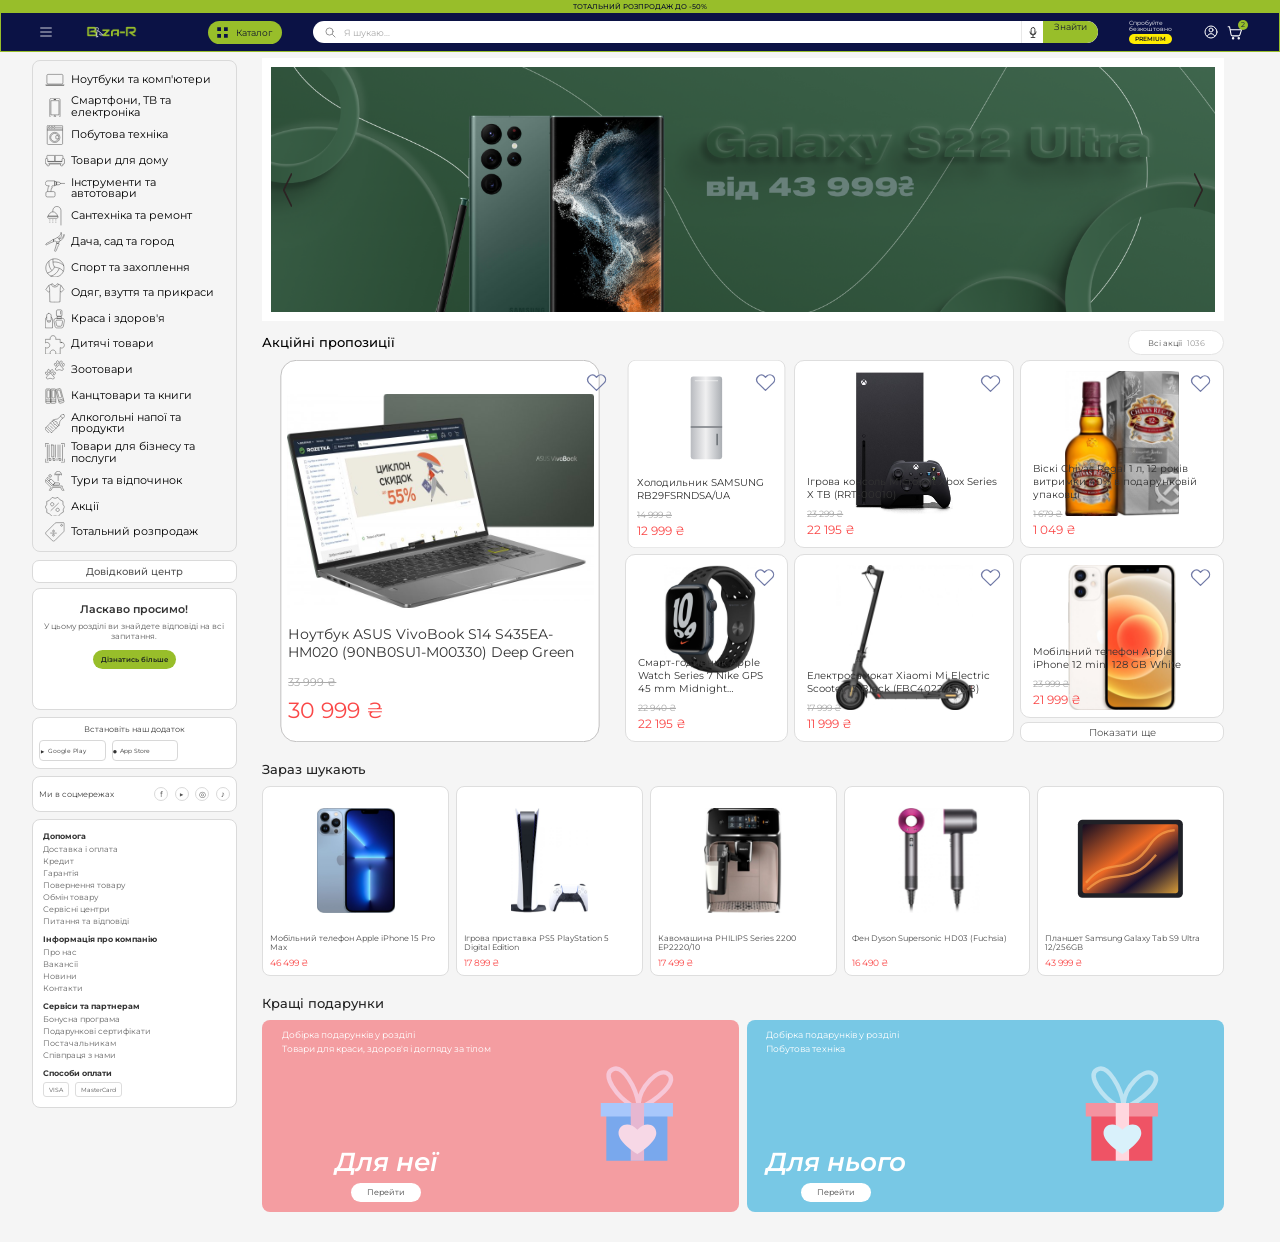
==== new tema/logo 2/index.html @ d1988afa "edit" ====
<!DOCTYPE html>
<html lang="uk">
<head>
    <meta charset="UTF-8">
    <meta name="viewport" content="width=device-width, initial-scale=1.0">
    <title>Baza-R</title>
    <link rel="preconnect" href="https://fonts.googleapis.com">
    <link rel="preconnect" href="https://fonts.gstatic.com" crossorigin>
    <link href="https://fonts.googleapis.com/css2?family=Montserrat:wght@400;500;600&display=swap" rel="stylesheet">
    <link rel="stylesheet" href="site.css">
</head>
<body>
    <header class="site-header">
        <div class="header-action">ТОТАЛЬНИЙ РОЗПРОДАЖ ДО -50%</div>
        <nav class="header-nav" aria-label="Головна навігація">
            <div class="icon-button menu-button" aria-hidden="true">
                <svg viewBox="0 0 18 16" aria-hidden="true">
                    <path d="M1 2h16M1 8h16M1 14h16"/>
                </svg>
            </div>

            <div class="brand" aria-label="Baza-R">
                <img src="logo.png" alt="Baza-R">
            </div>

            <div class="catalog-button" aria-hidden="true">
                <span class="catalog-icon" aria-hidden="true">
                    <svg viewBox="0 0 20 20">
                        <path d="M3 3h5v5H3zM12 3h5v5h-5zM3 12h5v5H3zM12 12h5v5h-5z"/>
                    </svg>
                </span>
                <span>Каталог</span>
            </div>

            <div class="search" role="search" aria-label="Пошук товарів">
                <svg class="search-icon" viewBox="0 0 20 20" aria-hidden="true">
                    <circle cx="8.5" cy="8.5" r="5.5"/>
                    <path d="m13 13 4 4"/>
                </svg>
                <span class="search-placeholder">Я шукаю...</span>
                <span class="voice-button" aria-hidden="true">
                    <svg viewBox="0 0 16 20" aria-hidden="true">
                        <rect x="5" y="2" width="6" height="11" rx="3"/>
                        <path d="M3 9a5 5 0 0 0 10 0M8 14v4M5 18h6"/>
                    </svg>
                </span>
                <span class="search-submit">Знайти</span>
            </div>

            <div class="premium-button" aria-hidden="true">
                <span>Спробуйте<br>безкоштовно</span>
                <strong>PREMIUM</strong>
            </div>

            <div class="icon-button account-button" aria-hidden="true">
                <svg viewBox="0 0 24 24" aria-hidden="true">
                    <circle cx="12" cy="12" r="9"/>
                    <circle cx="12" cy="9" r="3"/>
                    <path d="M6.5 18a6 6 0 0 1 11 0"/>
                </svg>
            </div>

            <div class="icon-button cart-button" aria-hidden="true">
                <svg viewBox="0 0 24 24" aria-hidden="true">
                    <path d="M3 4h2l2.2 11.2a2 2 0 0 0 2 1.6h8.5a2 2 0 0 0 1.9-1.4L22 8H6"/>
                    <circle cx="10" cy="20" r="1"/>
                    <circle cx="18" cy="20" r="1"/>
                </svg>
                <span class="cart-count">2</span>
            </div>
        </nav>
    </header>


<main class="main"> <section class="left-section">
<aside class="catalog montserrat-regular">
        <a href="#">
            <svg width="25" height="25" viewBox="0 0 25 25" fill="none" xmlns="http://www.w3.org/2000/svg">
                <path d="M3.7999 5.52002H21.1999C21.9731 5.52002 22.5999 6.14682 22.5999 6.92002V16.3C22.5999 17.0732 21.9731 17.7 21.1999 17.7H3.7999C3.0267 17.7 2.3999 17.0732 2.3999 16.3V6.92002C2.3999 6.14682 3.0267 5.52002 3.7999 5.52002Z" stroke-width="0.5" stroke-miterlimit="10" stroke="#1E1E1C"/>
                <path d="M23.4801 19.48H1.4801C1.35891 19.4801 1.23911 19.4542 1.12873 19.4042C1.01835 19.3542 0.919937 19.2812 0.840098 19.19L0.350098 18.67H24.6101L24.1101 19.2C24.0301 19.2876 23.9328 19.3577 23.8244 19.4059C23.716 19.4541 23.5987 19.4793 23.4801 19.48V19.48Z" fill="#1E1E1C"/>
            </svg>
            <p>Ноутбуки та комп'ютери</p>
        </a>
        <a href="#">
            <svg width="25" height="25" viewBox="0 0 25 25" fill="none" xmlns="http://www.w3.org/2000/svg">
                <path d="M8.13 0.340027H16.87C18.0464 0.340027 19 1.29366 19 2.47003V22.54C19 23.7164 18.0464 24.67 16.87 24.67H8.13C6.95363 24.67 6 23.7164 6 22.54V2.47003C6 1.29366 6.95363 0.340027 8.13 0.340027Z" stroke-width="0.5" stroke-miterlimit="10" stroke="#1E1E1C"/>
                <path d="M7.42993 3.34998H17.5699V21.26H7.42993V3.34998Z" stroke-width="0.5" stroke-miterlimit="10" stroke="#1E1E1C"/>
                <path d="M13.4499 1.37H11.3199C11.099 1.37 10.9199 1.54684 10.9199 1.765C10.9199 1.98315 11.099 2.16 11.3199 2.16H13.4499C13.6708 2.16 13.8499 1.98315 13.8499 1.765C13.8499 1.54684 13.6708 1.37 13.4499 1.37Z" fill="#1E1E1C"/>
                <path d="M13.43 23C13.43 23.5413 12.9912 23.98 12.45 23.98C11.9087 23.98 11.47 23.5413 11.47 23C11.47 22.4588 11.9087 22.02 12.45 22.02C12.9912 22.02 13.43 22.4588 13.43 23Z" stroke-width="0.5" stroke-miterlimit="10" stroke="#1E1E1C"/>
            </svg>
            <p>Смартфони, ТВ та електроніка</p>
        </a>



        <a href="#">
            <svg width="25" height="25" viewBox="0 0 25 25" fill="none" xmlns="http://www.w3.org/2000/svg">
<path d="M4.09006 0.369995H20.9201C21.627 0.369995 22.2001 0.943071 22.2001 1.65V23.35C22.2001 24.0569 21.627 24.63 20.9201 24.63H4.09006C3.38313 24.63 2.81006 24.0569 2.81006 23.35V1.65C2.81006 0.943071 3.38313 0.369995 4.09006 0.369995Z" stroke-width="0.5" stroke-miterlimit="10" stroke="#1E1E1C"/>
<path d="M2.83008 5.10999H22.1701" stroke-width="0.5" stroke-miterlimit="10" stroke="#1E1E1C"/>
<path d="M2.83008 6.59003H22.1701" stroke-width="0.5" stroke-miterlimit="10" stroke="#1E1E1C"/>
<path d="M6.56001 2.82999C6.56001 3.46512 6.04514 3.97999 5.41001 3.97999C4.77488 3.97999 4.26001 3.46512 4.26001 2.82999C4.26001 2.19487 4.77488 1.67999 5.41001 1.67999C6.04514 1.67999 6.56001 2.19487 6.56001 2.82999Z" stroke-width="0.5" stroke-miterlimit="10" stroke="#1E1E1C"/>
<path d="M9.82002 2.82999C9.82002 3.46512 9.30515 3.97999 8.67002 3.97999C8.03489 3.97999 7.52002 3.46512 7.52002 2.82999C7.52002 2.19487 8.03489 1.67999 8.67002 1.67999C9.30515 1.67999 9.82002 2.19487 9.82002 2.82999Z" stroke-width="0.5" stroke-miterlimit="10" stroke="#1E1E1C"/>
<path d="M13.08 2.82999C13.08 3.46512 12.5652 3.97999 11.93 3.97999C11.2949 3.97999 10.78 3.46512 10.78 2.82999C10.78 2.19487 11.2949 1.67999 11.93 1.67999C12.5652 1.67999 13.08 2.19487 13.08 2.82999Z" stroke-width="0.5" stroke-miterlimit="10" stroke="#1E1E1C"/>
<path d="M20.7399 2.83002H14.1699" stroke-width="0.5" stroke-miterlimit="10" stroke-linecap="round" stroke="#1E1E1C"/>
<path d="M18.7899 15.66C18.7899 19.2112 15.9111 22.09 12.3599 22.09C8.80874 22.09 5.92993 19.2112 5.92993 15.66C5.92993 12.1088 8.80874 9.22998 12.3599 9.22998C15.9111 9.22998 18.7899 12.1088 18.7899 15.66Z" stroke-width="0.5" stroke-miterlimit="10" stroke="#1E1E1C"/>
<path d="M17.2699 15.67C17.2699 18.4535 15.0135 20.71 12.2299 20.71C9.44643 20.71 7.18994 18.4535 7.18994 15.67C7.18994 12.8865 9.44643 10.63 12.2299 10.63C15.0135 10.63 17.2699 12.8865 17.2699 15.67Z" stroke-width="0.5" stroke-miterlimit="10" stroke="#1E1E1C"/>
<path d="M16.7799 13.43H14.1799C14.0384 13.4326 13.9036 13.4907 13.8045 13.5916C13.7054 13.6926 13.6499 13.8285 13.6499 13.97V16.88C13.6499 16.9496 13.6636 17.0185 13.6902 17.0828C13.7169 17.1471 13.7559 17.2055 13.8051 17.2548C13.8544 17.304 13.9128 17.343 13.9771 17.3696C14.0414 17.3963 14.1103 17.41 14.1799 17.41H16.9999" stroke-width="0.5" stroke-miterlimit="10" stroke="#1E1E1C"/>
</svg>

            <p>Побутова техніка</p>
        </a><a href="#">
           <svg width="25" height="25" viewBox="0 0 25 25" fill="none" xmlns="http://www.w3.org/2000/svg">
<path d="M23.6099 9.52002H22.5099C22.2447 9.52002 21.9904 9.62538 21.8028 9.81291C21.6153 10.0004 21.5099 10.2548 21.5099 10.52V13.19H3.43994V10.52C3.44026 10.2632 3.3418 10.0162 3.16494 9.83002C2.98809 9.64386 2.7464 9.53286 2.48994 9.52002H1.38994C1.13349 9.53286 0.891797 9.64386 0.714942 9.83002C0.538087 10.0162 0.439621 10.2632 0.439942 10.52V15.4C0.439942 15.6652 0.545299 15.9196 0.732835 16.1071C0.920372 16.2947 1.17473 16.4 1.43994 16.4H2.52994V17.88C2.53254 18.1073 2.62398 18.3245 2.7847 18.4853C2.94542 18.646 3.16266 18.7374 3.38994 18.74H4.60994C4.83722 18.7374 5.05446 18.646 5.21518 18.4853C5.3759 18.3245 5.46734 18.1073 5.46994 17.88V16.4H19.5699V17.88C19.5699 18.1064 19.6592 18.3236 19.8183 18.4846C19.9774 18.6456 20.1936 18.7374 20.4199 18.74H21.6499C21.8763 18.7374 22.0925 18.6456 22.2516 18.4846C22.4107 18.3236 22.5 18.1064 22.4999 17.88V16.4H23.6099C23.8664 16.3872 24.1081 16.2762 24.2849 16.09C24.4618 15.9039 24.5603 15.6568 24.5599 15.4V10.52C24.5603 10.2632 24.4618 10.0162 24.2849 9.83002C24.1081 9.64386 23.8664 9.53286 23.6099 9.52002Z" stroke-width="0.5" stroke-miterlimit="10" stroke="#1E1E1C"/>
<path d="M21.5601 13.19H13.3001C13.1942 13.19 13.0893 13.169 12.9916 13.1282C12.8939 13.0873 12.8052 13.0275 12.7308 12.9522C12.6564 12.8768 12.5977 12.7874 12.5581 12.6892C12.5185 12.591 12.4987 12.4859 12.5001 12.38V6.38001C12.4987 6.27411 12.5185 6.16901 12.5581 6.07079C12.5977 5.97257 12.6564 5.8832 12.7308 5.80785C12.8052 5.7325 12.8939 5.67267 12.9916 5.63185C13.0893 5.59102 13.1942 5.57 13.3001 5.57001H21.8201C21.926 5.57 22.0308 5.59102 22.1285 5.63185C22.2263 5.67267 22.3149 5.7325 22.3893 5.80785C22.4637 5.8832 22.5225 5.97257 22.5621 6.07079C22.6017 6.16901 22.6214 6.27411 22.6201 6.38001V9.48001" stroke-width="0.5" stroke-miterlimit="10" stroke="#1E1E1C"/>
<path d="M2.37995 9.46998V6.34998C2.37862 6.24408 2.39834 6.13898 2.43795 6.04076C2.47756 5.94254 2.53628 5.85317 2.61069 5.77782C2.68511 5.70247 2.77375 5.64264 2.87147 5.60182C2.96919 5.56099 3.07404 5.53997 3.17995 5.53998H11.6999C11.8058 5.53997 11.9107 5.56099 12.0084 5.60182C12.1061 5.64264 12.1948 5.70247 12.2692 5.77782C12.3436 5.85317 12.4023 5.94254 12.4419 6.04076C12.4816 6.13898 12.5013 6.24408 12.4999 6.34998V12.35C12.5013 12.4559 12.4816 12.561 12.4419 12.6592C12.4023 12.7574 12.3436 12.8468 12.2692 12.9221C12.1948 12.9975 12.1061 13.0573 12.0084 13.0981C11.9107 13.139 11.8058 13.16 11.6999 13.16H3.43995" stroke-width="0.5" stroke-miterlimit="10" stroke="#1E1E1C"/>
<path d="M4.65991 15.51H20.3399" stroke-width="0.5" stroke-miterlimit="10" stroke-linecap="round" stroke="#1E1E1C"/>
</svg>

            <p>Товари для дому</p>
        </a><a href="#">
            <svg width="25" height="25" viewBox="0 0 25 25" fill="none" xmlns="http://www.w3.org/2000/svg">
<path d="M2.80012 15.87H11.0001C11.928 15.87 12.6801 16.6222 12.6801 17.55V20.93C12.6801 21.8578 11.928 22.61 11.0001 22.61H2.80012C1.87228 22.61 1.12012 21.8578 1.12012 20.93V17.55C1.12012 16.6222 1.87228 15.87 2.80012 15.87Z" stroke-width="0.5" stroke-miterlimit="10" stroke="#1E1E1C"/>
<path d="M9.16004 8.58001H12.24V2.38001H3.57004C2.72464 2.35846 1.90509 2.67243 1.29048 3.25331C0.675874 3.83419 0.316192 4.63474 0.290039 5.48001C0.316192 6.32527 0.675874 7.12582 1.29048 7.7067C1.90509 8.28758 2.72464 8.60155 3.57004 8.58001H5.43004" stroke-width="0.5" stroke-miterlimit="10" stroke="#1E1E1C"/>
<path d="M14.57 7.61003L12.24 8.21003V2.84003L14.57 3.60003V7.61003Z" stroke-width="0.5" stroke-miterlimit="10" stroke="#1E1E1C"/>
<path d="M17.8101 7.22001L14.5701 7.46001V3.76001L17.8101 4.00001C18.8101 4.00001 19.6601 5.61001 19.6601 5.61001C19.6601 5.61001 18.8401 7.22001 17.8101 7.22001Z" stroke-width="0.5" stroke-miterlimit="10" stroke="#1E1E1C"/>
<path d="M19.6599 5.60999H24.7099" stroke-width="0.5" stroke-miterlimit="10" stroke-linecap="round" stroke="#1E1E1C"/>
<path d="M3.38995 15.87C3.38995 15.87 3.11995 11 5.24995 8.58002" stroke-width="0.5" stroke-miterlimit="10" stroke="#1E1E1C"/>
<path d="M7.44995 15.87C7.44995 15.87 7.67995 12 8.38995 11.38H9.15995C9.15995 11.38 8.22995 8.58002 9.15995 8.58002" stroke-width="0.5" stroke-linejoin="round" stroke="#1E1E1C"/>
</svg>

            <p>Інструменти та автотовари</p>
        </a><a href="#">
            <svg width="25" height="25" viewBox="0 0 25 25" fill="none" xmlns="http://www.w3.org/2000/svg">
<path d="M20.1201 24.44V5.69001C20.1201 4.33118 19.581 3.02786 18.6211 2.06608C17.6612 1.10431 16.3589 0.562656 15.0001 0.560007V0.560007C14.3256 0.558692 13.6574 0.690414 13.0339 0.947631C12.4103 1.20485 11.8436 1.58251 11.3662 2.05901C10.8888 2.5355 10.51 3.10148 10.2516 3.72453C9.99313 4.34758 9.86011 5.01548 9.86011 5.69001V7.47001" stroke-width="0.5" stroke-miterlimit="10" stroke="#1E1E1C"/>
<path d="M3.29007 12.87H16.4401V14C16.4428 14.3874 16.2936 14.7605 16.0243 15.039C15.7551 15.3176 15.3874 15.4795 15.0001 15.49H4.76007C4.56572 15.4887 4.37352 15.4491 4.19446 15.3735C4.0154 15.2979 3.85298 15.1878 3.71647 15.0495C3.57997 14.9111 3.47206 14.7472 3.3989 14.5671C3.32573 14.3871 3.28876 14.1944 3.29007 14V12.87Z" stroke-width="0.5" stroke-miterlimit="10" stroke="#1E1E1C"/>
<path d="M15.89 12.87C15.1 9.69001 12.74 7.39001 10 7.39001C7.26 7.39001 4.83 9.69001 4 12.87H15.89Z" stroke-width="0.5" stroke-miterlimit="10" stroke="#1E1E1C"/>
<path d="M6.07007 16.99V18.25" stroke-width="0.5" stroke-miterlimit="10" stroke="#1E1E1C"/>
<path d="M9.86011 16.99V18.25" stroke-width="0.5" stroke-miterlimit="10" stroke="#1E1E1C"/>
<path d="M13.6499 16.99V18.25" stroke-width="0.5" stroke-miterlimit="10" stroke="#1E1E1C"/>
<path d="M6.07007 19.75V21.02" stroke-width="0.5" stroke-miterlimit="10" stroke="#1E1E1C"/>
<path d="M9.86011 19.75V21.02" stroke-width="0.5" stroke-miterlimit="10" stroke="#1E1E1C"/>
<path d="M13.6499 19.75V21.02" stroke-width="0.5" stroke-miterlimit="10" stroke="#1E1E1C"/>
</svg>

            <p>Сантехніка та ремонт</p>
        </a><a href="#">
            <svg width="25" height="25" viewBox="0 0 25 25" fill="none" xmlns="http://www.w3.org/2000/svg">
<g clip-path="url(#clip0_593_2997)">
<path d="M10.7399 12.15C7.97702 13.0956 5.31412 14.3115 2.78994 15.78C2.39357 16.0184 1.97071 16.2097 1.52994 16.35V16.35C1.4307 16.3676 1.32849 16.3559 1.23576 16.3164C1.14302 16.2769 1.06376 16.2114 1.00761 16.1277C0.95146 16.044 0.920842 15.9458 0.919481 15.845C0.91812 15.7442 0.946075 15.6452 0.999945 15.56V15.56C1.43034 14.9384 1.92654 14.3651 2.47994 13.85V13.85C2.68078 13.6628 2.94538 13.5591 3.21994 13.56H3.74994L8.29994 10.75L8.56994 10.43C9.00029 9.94028 9.56838 9.59177 10.1999 9.43002L10.7799 9.27002L10.7399 12.15Z" stroke-width="0.5" stroke-linejoin="round" stroke="#1E1E1C"/>
<path d="M14.6601 14.53L12.0801 23.6C12.0553 23.6883 12.0553 23.7817 12.0801 23.87V23.87C12.1147 24.0284 12.1914 24.1744 12.3021 24.2928C12.4128 24.4112 12.5534 24.4974 12.7091 24.5425C12.8648 24.5876 13.0298 24.5897 13.1866 24.5488C13.3434 24.5079 13.4863 24.4254 13.6001 24.31L13.6801 24.23L15.2701 20.82V20.37C15.2698 19.9563 15.423 19.5572 15.7001 19.25L16.2601 18.64V18.13C16.2549 17.9155 16.298 17.7025 16.3863 17.5069C16.4746 17.3113 16.6057 17.138 16.7701 17L17.2401 16.61C17.3652 16.5138 17.4657 16.3894 17.5335 16.2468C17.6013 16.1043 17.6344 15.9478 17.6301 15.79V15C17.6303 14.9125 17.6125 14.8259 17.5778 14.7455C17.5432 14.6651 17.4925 14.5927 17.4287 14.5327C17.365 14.4727 17.2896 14.4265 17.2073 14.3968C17.125 14.367 17.0374 14.3545 16.9501 14.36L14.6601 14.53Z" stroke-width="0.5" stroke-miterlimit="10" stroke="#1E1E1C"/>
<path d="M10.74 9.43002C10.74 9.43002 14.6 7.94001 15.16 6.89001H16.38L18.8 10.63C18.8886 10.7754 18.9304 10.9445 18.9197 11.1145C18.909 11.2844 18.8462 11.4469 18.74 11.58C18.4587 11.9499 18.0716 12.2254 17.63 12.37H14.53C14.0441 11.8766 13.4074 11.5595 12.7209 11.4689C12.0343 11.3784 11.3372 11.5195 10.74 11.87V9.43002Z" stroke-width="0.5" stroke-miterlimit="10" stroke="#1E1E1C"/>
<path d="M14.53 12.37L14.91 14.52L16.97 14.38L18.04 12.19" stroke-width="0.5" stroke-miterlimit="10" stroke="#1E1E1C"/>
<path d="M16.1499 6.87998C16.1499 6.87998 20.3699 3.71998 20.2999 0.419983C20.2999 0.419983 23.1399 5.41998 17.3999 8.20998" stroke-width="0.5" stroke-miterlimit="10" stroke="#1E1E1C"/>
<path d="M17.6299 8.79999C17.6299 8.79999 23.5099 7.92999 24.0699 2.92999C24.0699 2.92999 25.1899 8.10999 18.9499 10.98" stroke-width="0.5" stroke-miterlimit="10" stroke="#1E1E1C"/>
</g>
<defs>
<clipPath id="clip0_593_2997">
<rect width="25" height="25" fill="white"/>
</clipPath>
</defs>
</svg>

            <p>Дача, сад та город</p>
        </a><a href="#">
            <svg width="25" height="25" viewBox="0 0 25 25" fill="none" xmlns="http://www.w3.org/2000/svg">
<g clip-path="url(#clip0_593_3004)">
<path d="M24 12.5C24 18.8513 18.8513 24 12.5 24C6.14873 24 1 18.8513 1 12.5C1 6.14873 6.14873 1 12.5 1C18.8513 1 24 6.14873 24 12.5Z" stroke-width="0.5" stroke-miterlimit="10" stroke="#1E1E1C"/>
<path d="M10.0966 1C10.0966 1 9.3343 7.85855 12.0919 11.6041C12.0919 11.6041 20.4024 12.0883 23 17" stroke-width="0.5" stroke-miterlimit="10" stroke="#1E1E1C"/>
<path d="M5.16012 4C5.16012 4 3.80139 11.3846 9 16" stroke-width="0.5" stroke-miterlimit="10" stroke="#1E1E1C"/>
<path d="M10 5.12728C10 5.12728 18.57 3.75827 24 10" stroke-width="0.5" stroke-miterlimit="10" stroke="#1E1E1C"/>
<path d="M18 13C17.0841 15.5136 15.5992 17.7436 13.679 19.4892C11.7588 21.2348 9.46356 22.4413 7 23" stroke-width="0.5" stroke-miterlimit="10" stroke="#1E1E1C"/>
<path d="M12 11C12 11 10.8949 16.5927 3 19" stroke-width="0.5" stroke-miterlimit="10" stroke="#1E1E1C"/>
</g>
<defs>
<clipPath id="clip0_593_3004">
<rect width="25" height="25" fill="white"/>
</clipPath>
</defs>
</svg>

            <p>Спорт та захоплення</p>
        </a><a href="#">
            <svg width="25" height="25" viewBox="0 0 25 25" fill="none" xmlns="http://www.w3.org/2000/svg">
<g clip-path="url(#clip0_593_3029)">
<path d="M17.2199 1.65002C16.8985 2.66168 16.256 3.54094 15.3898 4.1545C14.5236 4.76806 13.4809 5.08246 12.4199 5.05002" stroke-width="0.5" stroke-miterlimit="10" stroke="#1E1E1C"/>
<path d="M12.3999 24.15C14.5697 24.2576 16.7448 24.174 18.8999 23.9L19.1999 10.48L20.5599 11.56L23.8799 8.16996L20.3499 3.16996L15.5599 0.829956C15.34 1.49798 14.9292 2.08696 14.3783 2.52414C13.8273 2.96132 13.1604 3.22755 12.4599 3.28996" stroke-width="0.5" stroke-miterlimit="10" stroke="#1E1E1C"/>
<path d="M19.1999 10.4801C19.1999 10.4801 18.7599 5.48005 20.3499 3.18005" stroke-width="0.5" stroke-miterlimit="10" stroke="#1E1E1C"/>
<path d="M7.78003 1.65002C8.10146 2.66168 8.74399 3.54094 9.61019 4.1545C10.4764 4.76806 11.519 5.08246 12.58 5.05002" stroke-width="0.5" stroke-miterlimit="10" stroke="#1E1E1C"/>
<path d="M12.6001 24.15C10.4303 24.2576 8.25524 24.174 6.10012 23.9L5.80012 10.48L4.44012 11.56L1.12012 8.16996L4.65012 3.16996L9.44012 0.829956C9.66005 1.49798 10.0709 2.08696 10.6218 2.52414C11.1727 2.96132 11.8396 3.22755 12.5401 3.28996" stroke-width="0.5" stroke-miterlimit="10" stroke="#1E1E1C"/>
<path d="M5.7999 10.4801C5.7999 10.4801 6.2399 5.48005 4.6499 3.18005" stroke-width="0.5" stroke-miterlimit="10" stroke="#1E1E1C"/>
</g>
<defs>
<clipPath id="clip0_593_3029">
<rect width="25" height="25" fill="white"/>
</clipPath>
</defs>
</svg>

            <p>Одяг, взуття та прикраси</p>
        </a><a href="#">
           <svg width="25" height="25" viewBox="0 0 25 25" fill="none" xmlns="http://www.w3.org/2000/svg">
<g clip-path="url(#clip0_593_3100)">
<path d="M13.7599 11.85H22.0699C22.4572 11.849 22.8398 11.9356 23.1889 12.1033C23.538 12.271 23.8448 12.5155 24.0861 12.8184C24.3275 13.1213 24.4973 13.4749 24.5828 13.8527C24.6683 14.2304 24.6673 14.6226 24.5799 15L23.1199 22C22.9963 22.5679 22.6817 23.0763 22.2286 23.4403C21.7754 23.8043 21.2111 24.0018 20.6299 24H15.1699C14.5874 24.0023 14.0217 23.8051 13.5669 23.4412C13.1121 23.0774 12.7955 22.5687 12.6699 22L11.2499 15C11.1625 14.6226 11.1615 14.2304 11.247 13.8527C11.3325 13.4749 11.5023 13.1213 11.7437 12.8184C11.985 12.5155 12.2918 12.271 12.6409 12.1033C12.99 11.9356 13.3726 11.849 13.7599 11.85V11.85Z" stroke-width="0.5" stroke-miterlimit="10" stroke="#1E1E1C"/>
<path d="M15.2699 14.05H20.5599C20.8065 14.0481 21.0503 14.1021 21.2729 14.2081C21.4955 14.314 21.6912 14.4691 21.8453 14.6617C21.9993 14.8542 22.1077 15.0792 22.1622 15.3197C22.2166 15.5601 22.2159 15.8098 22.1599 16.05L21.2299 20.48C21.1522 20.8443 20.952 21.1711 20.6627 21.4058C20.3734 21.6405 20.0124 21.769 19.6399 21.77H16.1699C15.7947 21.769 15.4313 21.6394 15.1401 21.4028C14.8489 21.1662 14.6477 20.837 14.5699 20.47L13.6699 16C13.6225 15.7633 13.6283 15.5191 13.6868 15.285C13.7452 15.0508 13.855 14.8326 14.0081 14.646C14.1612 14.4595 14.3538 14.3092 14.572 14.2061C14.7902 14.1031 15.0286 14.0497 15.2699 14.05Z" stroke-width="0.5" stroke-miterlimit="10" stroke="#1E1E1C"/>
<path d="M15.25 9.25H20.58V11.85H15.25V9.25Z" stroke-width="0.5" stroke-miterlimit="10" stroke="#1E1E1C"/>
<path d="M16.0199 1.06995H19.8099C20.6826 1.06995 21.3899 1.77734 21.3899 2.64995V7.67995C21.3899 8.55256 20.6826 9.25995 19.8099 9.25995H16.0199C15.1473 9.25995 14.4399 8.55256 14.4399 7.67995V2.64995C14.4399 1.77734 15.1473 1.06995 16.0199 1.06995Z" stroke-width="0.5" stroke-miterlimit="10" stroke="#1E1E1C"/>
<path d="M19.5901 2.94995V6.23995" stroke-width="0.5" stroke-linecap="round" stroke-linejoin="round" stroke="#1E1E1C"/>
<path d="M7.81011 10.3C8.32706 10.7249 8.74323 11.2592 9.02857 11.8645C9.31391 12.4698 9.46131 13.1308 9.46011 13.8V23.93H0.360109V13.8C0.359486 13.1128 0.514868 12.4344 0.814543 11.816C1.11422 11.1976 1.55037 10.6553 2.09011 10.23" stroke-width="0.5" stroke-linecap="round" stroke-linejoin="round" stroke="#1E1E1C"/>
<path d="M5.00009 5.55C5.74991 5.56311 6.46458 5.87021 6.99017 6.40515C7.51576 6.94009 7.8102 7.66006 7.81009 8.41V13.61C7.81009 13.9548 7.67312 14.2854 7.42933 14.5292C7.18553 14.773 6.85487 14.91 6.51009 14.91H3.39009C3.04531 14.91 2.71465 14.773 2.47085 14.5292C2.22705 14.2854 2.09009 13.9548 2.09009 13.61V8.41C2.09003 8.03017 2.16563 7.65414 2.31247 7.30385C2.45932 6.95356 2.67447 6.63603 2.94536 6.36979C3.21626 6.10355 3.53747 5.89393 3.89025 5.75318C4.24304 5.61243 4.62032 5.54336 5.00009 5.55V5.55Z" stroke-width="0.5" stroke-linecap="round" stroke-linejoin="round" stroke="#1E1E1C"/>
<path d="M2.79004 15.88C3.42264 16.3291 4.17924 16.5704 4.95504 16.5704C5.73084 16.5704 6.48744 16.3291 7.12004 15.88" stroke-width="0.5" stroke-linecap="round" stroke-linejoin="round" stroke="#1E1E1C"/>
</g>
<defs>
<clipPath id="clip0_593_3100">
<rect width="25" height="25" fill="white"/>
</clipPath>
</defs>
</svg>

            <p>Краса і здоров'я</p>
        </a><a href="#">
            <svg width="25" height="25" viewBox="0 0 25 25" fill="none" xmlns="http://www.w3.org/2000/svg">
<g clip-path="url(#clip0_593_3036)">
<path opacity="0.98" d="M20.9999 9.37C20.3504 9.37024 19.7135 9.55021 19.1599 9.89V5.49H13.4199C13.5559 5.1044 13.6269 4.69887 13.6299 4.29C13.6299 3.82512 13.5384 3.36479 13.3605 2.9353C13.1826 2.50581 12.9218 2.11556 12.5931 1.78684C12.2644 1.45812 11.8741 1.19737 11.4446 1.01947C11.0151 0.841565 10.5548 0.75 10.0899 0.75C9.62505 0.75 9.16472 0.841565 8.73523 1.01947C8.30574 1.19737 7.91549 1.45812 7.58677 1.78684C7.25805 2.11556 6.9973 2.50581 6.8194 2.9353C6.6415 3.36479 6.54993 3.82512 6.54993 4.29C6.55296 4.69887 6.62393 5.1044 6.75993 5.49H0.429932V10C0.883427 9.67587 1.40706 9.46341 1.95819 9.37993C2.50932 9.29644 3.07238 9.34429 3.60153 9.51957C4.13067 9.69485 4.61095 9.99261 5.00325 10.3886C5.39555 10.7846 5.6888 11.2677 5.8591 11.7984C6.02941 12.3292 6.07197 12.8927 5.98332 13.443C5.89467 13.9933 5.67731 14.5149 5.34894 14.9654C5.02057 15.4158 4.59047 15.7823 4.09365 16.0351C3.59684 16.2879 3.04735 16.4198 2.48993 16.42C1.74969 16.4201 1.02847 16.1856 0.429932 15.75V24.23H6.99993C6.68315 23.6923 6.51414 23.0805 6.51001 22.4564C6.50588 21.8324 6.66679 21.2184 6.97643 20.6766C7.28606 20.1348 7.73343 19.6844 8.27318 19.3712C8.81293 19.058 9.42588 18.893 10.0499 18.893C10.674 18.893 11.2869 19.058 11.8267 19.3712C12.3664 19.6844 12.8138 20.1348 13.1234 20.6766C13.4331 21.2184 13.594 21.8324 13.5899 22.4564C13.5857 23.0805 13.4167 23.6923 13.0999 24.23H19.1499V15.93C19.6163 16.2152 20.1423 16.3885 20.6869 16.4364C21.2314 16.4843 21.7796 16.4054 22.2886 16.2059C22.7975 16.0064 23.2534 15.6918 23.6204 15.2867C23.9874 14.8816 24.2556 14.397 24.404 13.8708C24.5524 13.3447 24.5769 12.7914 24.4756 12.2542C24.3743 11.717 24.15 11.2106 23.8203 10.7746C23.4905 10.3386 23.0643 9.98492 22.575 9.74123C22.0857 9.49753 21.5466 9.37047 20.9999 9.37V9.37Z" stroke-width="0.5" stroke-linecap="round" stroke-linejoin="round" stroke="#1E1E1C"/>
</g>
<defs>
<clipPath id="clip0_593_3036">
<rect width="25" height="25" fill="white"/>
</clipPath>
</defs>
</svg>

            <p>Дитячі товари</p>
        </a><a href="#">
            <svg width="25" height="25" viewBox="0 0 25 25" fill="none" xmlns="http://www.w3.org/2000/svg">
<g clip-path="url(#clip0_593_3038)">
<path d="M3.0001 20.27C3.90815 19.7452 4.65782 18.9852 5.1701 18.07C5.30831 17.7352 5.54594 17.4508 5.8509 17.2553C6.15587 17.0598 6.51348 16.9625 6.87545 16.9767C7.23743 16.9909 7.58634 17.1158 7.87508 17.3345C8.16382 17.5533 8.37849 17.8554 8.4901 18.2C9.4201 20.53 11.6901 20.6 11.7201 22.03C11.7587 22.3485 11.711 22.6715 11.582 22.9653C11.453 23.2591 11.2474 23.5127 10.9868 23.6998C10.7261 23.8869 10.42 24.0004 10.1004 24.0286C9.78077 24.0568 9.45947 23.9986 9.1701 23.86C8.43219 23.4036 7.58496 23.1544 6.71745 23.1385C5.84993 23.1227 4.99417 23.3408 4.2401 23.77C2.4401 24.88 0.340096 21.72 3.0001 20.27Z" stroke-width="0.5" stroke-miterlimit="10" stroke="#1E1E1C"/>
<path d="M6.19311 13.549C6.5573 14.7198 6.21983 15.8657 5.43934 16.1084C4.65885 16.3512 3.7309 15.599 3.36671 14.4283C3.00251 13.2575 3.33999 12.1116 4.12048 11.8689C4.90096 11.6261 5.82891 12.3783 6.19311 13.549Z" stroke-width="0.5" stroke-miterlimit="10" stroke="#1E1E1C"/>
<path d="M9.41083 12.0278C10.1844 12.2919 10.4903 13.4466 10.0942 14.6069C9.69806 15.7672 8.74985 16.4937 7.97631 16.2296C7.20276 15.9656 6.89681 14.8108 7.29295 13.6505C7.68908 12.4902 8.63729 11.7637 9.41083 12.0278Z" stroke-width="0.5" stroke-miterlimit="10" stroke="#1E1E1C"/>
<path d="M12.7121 15.3508C13.3293 15.684 13.4214 16.7106 12.9177 17.6437C12.414 18.5768 11.5053 19.0631 10.8881 18.73C10.2709 18.3968 10.1788 17.3703 10.6825 16.4371C11.1862 15.504 12.0949 15.0177 12.7121 15.3508Z" stroke-width="0.5" stroke-miterlimit="10" stroke="#1E1E1C"/>
<path d="M2.91402 16.1771C3.45794 17.0873 3.41077 18.1169 2.80867 18.4767C2.20657 18.8365 1.27755 18.3902 0.733628 17.48C0.189711 16.5697 0.236877 15.5401 0.838977 15.1804C1.44108 14.8206 2.37011 15.2668 2.91402 16.1771Z" stroke-width="0.5" stroke-miterlimit="10" stroke="#1E1E1C"/>
<path d="M14.35 9.38004C15.2588 8.85509 16.0059 8.09062 16.51 7.17004C16.6522 6.83959 16.8912 6.56 17.1955 6.36811C17.4998 6.17622 17.8551 6.08104 18.2146 6.09511C18.5741 6.10919 18.9209 6.23186 19.2092 6.44696C19.4976 6.66206 19.714 6.95949 19.83 7.30004C20.76 9.64004 23.04 9.71004 23.06 11.14C23.1072 11.4605 23.0661 11.7877 22.9411 12.0865C22.8161 12.3853 22.6119 12.6443 22.3506 12.8357C22.0893 13.027 21.7807 13.1435 21.4582 13.1724C21.1356 13.2014 20.8112 13.1418 20.52 13C19.7802 12.5438 18.9313 12.2947 18.0623 12.2788C17.1932 12.263 16.3359 12.481 15.58 12.91C13.83 14 11.74 10.83 14.35 9.38004Z" stroke-width="0.5" stroke-miterlimit="10" stroke="#1E1E1C"/>
<path d="M17.5075 2.60003C17.8754 3.7648 17.5441 4.90781 16.7675 5.15303C15.991 5.39824 15.0634 4.6528 14.6955 3.48803C14.3277 2.32326 14.659 1.18024 15.4355 0.935028C16.2121 0.689814 17.1397 1.43526 17.5075 2.60003Z" stroke-width="0.5" stroke-miterlimit="10" stroke="#1E1E1C"/>
<path d="M20.8181 1.13067C21.5916 1.39476 21.8976 2.54947 21.5014 3.70978C21.1053 4.8701 20.1571 5.59663 19.3835 5.33255C18.61 5.06846 18.304 3.91375 18.7002 2.75343C19.0963 1.59312 20.0445 0.866584 20.8181 1.13067Z" stroke-width="0.5" stroke-miterlimit="10" stroke="#1E1E1C"/>
<path d="M24.1005 4.45021C24.7178 4.78338 24.8098 5.80992 24.3061 6.74304C23.8024 7.67616 22.8937 8.16251 22.2765 7.82934C21.6593 7.49616 21.5673 6.46963 22.071 5.53651C22.5746 4.60339 23.4833 4.11704 24.1005 4.45021Z" stroke-width="0.5" stroke-miterlimit="10" stroke="#1E1E1C"/>
<path d="M14.3139 5.29134C14.8578 6.20161 14.8107 7.23118 14.2086 7.59095C13.6065 7.95073 12.6774 7.50448 12.1335 6.59422C11.5896 5.68396 11.6368 4.65439 12.2389 4.29461C12.841 3.93483 13.77 4.38108 14.3139 5.29134Z" stroke-width="0.5" stroke-miterlimit="10" stroke="#1E1E1C"/>
</g>
<defs>
<clipPath id="clip0_593_3038">
<rect width="25" height="25" fill="white"/>
</clipPath>
</defs>
</svg>

            <p>Зоотовари</p>
        </a><a href="#">
            <svg width="25" height="25" viewBox="0 0 25 25" fill="none" xmlns="http://www.w3.org/2000/svg">
<path d="M2.12003 3.69995H6.24003C6.84202 3.69995 7.33003 4.18796 7.33003 4.78995V20.7099C7.33003 21.3119 6.84202 21.7999 6.24003 21.7999H2.12003C1.51804 21.7999 1.03003 21.3119 1.03003 20.7099V4.78995C1.03003 4.18796 1.51804 3.69995 2.12003 3.69995Z" stroke-width="0.5" stroke-miterlimit="10" stroke="#1D1D1B"/>
<path d="M3.54004 5.18005H5.08004C5.63232 5.18005 6.08004 5.62777 6.08004 6.18005V14.1801C6.08004 14.7323 5.63232 15.1801 5.08004 15.1801H3.54004C2.98775 15.1801 2.54004 14.7323 2.54004 14.1801V6.18005C2.54004 5.62777 2.98775 5.18005 3.54004 5.18005Z" stroke-width="0.5" stroke-miterlimit="10" stroke="#1D1D1B"/>
<path d="M1.03003 17.52H7.33003" stroke-width="0.5" stroke-miterlimit="10" stroke="#1D1D1B"/>
<path d="M1.03003 19.48H7.33003" stroke-width="0.5" stroke-miterlimit="10" stroke="#1D1D1B"/>
<path d="M8.42008 3.69995H12.5401C13.1421 3.69995 13.6301 4.18796 13.6301 4.78995V20.7099C13.6301 21.3119 13.1421 21.7999 12.5401 21.7999H8.42008C7.81809 21.7999 7.33008 21.3119 7.33008 20.7099V4.78995C7.33008 4.18796 7.81809 3.69995 8.42008 3.69995Z" stroke-width="0.5" stroke-miterlimit="10" stroke="#1D1D1B"/>
<path d="M9.84009 5.18005H11.3801C11.9324 5.18005 12.3801 5.62777 12.3801 6.18005V14.1801C12.3801 14.7323 11.9324 15.1801 11.3801 15.1801H9.84009C9.2878 15.1801 8.84009 14.7323 8.84009 14.1801V6.18005C8.84009 5.62777 9.2878 5.18005 9.84009 5.18005Z" stroke-width="0.5" stroke-miterlimit="10" stroke="#1D1D1B"/>
<path d="M7.33008 17.52H13.6301" stroke-width="0.5" stroke-miterlimit="10" stroke="#1D1D1B"/>
<path d="M7.33008 19.48H13.6301" stroke-width="0.5" stroke-miterlimit="10" stroke="#1D1D1B"/>
<path d="M14.4278 4.31236L18.4025 3.22797C18.9833 3.06953 19.5825 3.41189 19.741 3.99265L23.9311 19.3513C24.0896 19.9321 23.7472 20.5313 23.1664 20.6898L19.1917 21.7742C18.6109 21.9326 18.0117 21.5903 17.8532 21.0095L13.6631 5.65081C13.5047 5.07005 13.847 4.4708 14.4278 4.31236Z" stroke-width="0.5" stroke-miterlimit="10" stroke="#1D1D1B"/>
<path d="M16.1872 5.37328L17.6729 4.96795C18.2057 4.82259 18.7554 5.13668 18.9008 5.66949L21.0064 13.3874C21.1518 13.9202 20.8377 14.47 20.3049 14.6154L18.8191 15.0207C18.2863 15.1661 17.7366 14.852 17.5912 14.3191L15.4856 6.60122C15.3403 6.0684 15.6543 5.51864 16.1872 5.37328Z" stroke-width="0.5" stroke-miterlimit="10" stroke="#1D1D1B"/>
<path d="M17.02 17.94L23.1 16.28" stroke-width="0.5" stroke-miterlimit="10" stroke="#1D1D1B"/>
<path d="M17.53 19.82L23.61 18.16" stroke-width="0.5" stroke-miterlimit="10" stroke="#1D1D1B"/>
</svg>

            <p>Канцтовари та книги</p>
        </a><a href="#">
           <svg width="25" height="25" viewBox="0 0 25 25" fill="none" xmlns="http://www.w3.org/2000/svg">
<g clip-path="url(#clip0_593_3049)">
<path d="M24.007 0.99787C24.4252 1.41608 24.6602 1.98328 24.6602 2.57472C24.6602 3.16615 24.4252 3.73336 24.007 4.15157L23.3706 4.78796C23.1212 5.03739 22.7829 5.17751 22.4302 5.17751C22.0774 5.17751 21.7391 5.03739 21.4897 4.78796L20.2169 3.51517C19.9675 3.26575 19.8274 2.92746 19.8274 2.57472C19.8274 2.22198 19.9675 1.88369 20.2169 1.63426L20.8533 0.997869C21.2715 0.579663 21.8387 0.344717 22.4302 0.344717C23.0216 0.344717 23.5888 0.579664 24.007 0.99787V0.99787Z" stroke-width="0.5" stroke-linecap="round" stroke-linejoin="round" stroke="#1E1E1C"/>
<path d="M17.1801 14.68L7.7801 24.08C7.59435 24.2659 7.37378 24.4134 7.13098 24.5141C6.88818 24.6147 6.62793 24.6665 6.3651 24.6665C6.10227 24.6665 5.84201 24.6147 5.59922 24.5141C5.35642 24.4134 5.13584 24.2659 4.9501 24.08L0.950099 20.08C0.764146 19.8942 0.616628 19.6737 0.515979 19.4309C0.415331 19.1881 0.363525 18.9278 0.363525 18.665C0.363525 18.4021 0.415331 18.1419 0.515979 17.8991C0.616628 17.6563 0.764146 17.4357 0.950099 17.25L10.3501 7.84998" stroke-width="0.5" stroke-linecap="round" stroke-linejoin="round" stroke="#1E1E1C"/>
<path d="M10.3201 7.82C10.3201 7.82 11.5101 6.68 14.5501 6.49C15.3148 6.43903 16.0403 6.13264 16.6101 5.62L19.6101 2.88" stroke-width="0.5" stroke-linecap="round" stroke-linejoin="round" stroke="#1E1E1C"/>
<path d="M17.1799 14.66C17.1799 14.66 18.3899 13.5 18.5099 10.43C18.5538 9.66357 18.8612 8.93585 19.3799 8.37L22.1199 5.37" stroke-width="0.5" stroke-linecap="round" stroke-linejoin="round" stroke="#1E1E1C"/>
<path d="M17.46 14.13L15.18 11.85C15.3177 11.5365 15.3574 11.1888 15.2942 10.8524C15.2309 10.516 15.0676 10.2065 14.8255 9.96446C14.5835 9.7224 14.274 9.55906 13.9376 9.49581C13.6012 9.43256 13.2535 9.47235 12.94 9.60996L10.79 7.45996" stroke-width="0.5" stroke-linecap="round" stroke-linejoin="round" stroke="#1E1E1C"/>
<path d="M9.11011 9L11.3401 11.23C11.229 11.5343 11.2071 11.8639 11.2771 12.1802C11.347 12.4965 11.5058 12.7862 11.7349 13.0152C11.9639 13.2443 12.2536 13.4031 12.5699 13.473C12.8862 13.543 13.2158 13.5211 13.5201 13.41L16.0001 15.89" stroke-width="0.5" stroke-linecap="round" stroke-linejoin="round" stroke="#1E1E1C"/>
<path d="M6.92993 11.21L13.7899 18.07" stroke-width="0.5" stroke-linecap="round" stroke-linejoin="round" stroke="#1E1E1C"/>
<path d="M1.31006 16.83L8.04006 23.55" stroke-width="0.5" stroke-linecap="round" stroke-linejoin="round" stroke="#1E1E1C"/>
<path d="M6.77002 15.08L9.92002 18.23" stroke-width="0.5" stroke-linecap="round" stroke-linejoin="round" stroke="#1E1E1C"/>
<path d="M3.78003 15.97L4.57003 16.75" stroke-width="0.5" stroke-linecap="round" stroke-linejoin="round" stroke="#1E1E1C"/>
<path d="M5.3999 17.58L8.7299 20.92" stroke-width="0.5" stroke-linecap="round" stroke-linejoin="round" stroke="#1E1E1C"/>
</g>
<defs>
<clipPath id="clip0_593_3049">
<rect width="25" height="25" fill="white"/>
</clipPath>
</defs>
</svg>

            <p>Алкогольні напої та продукти</p>
        </a><a href="#">
            <svg width="25" height="25" viewBox="0 0 25 25" fill="none" xmlns="http://www.w3.org/2000/svg">
<g clip-path="url(#clip0_593_3061)">
<path d="M0.399902 4.57001V0.640015H4.3299" stroke-width="0.5" stroke-linecap="round" stroke-linejoin="round" stroke="#1E1E1C"/>
<path d="M20.6699 0.640015H24.5999V4.57001" stroke-width="0.5" stroke-linecap="round" stroke-linejoin="round" stroke="#1E1E1C"/>
<path d="M24.5999 20.4301V24.3601H20.6699" stroke-width="0.5" stroke-linecap="round" stroke-linejoin="round" stroke="#1E1E1C"/>
<path d="M4.3299 24.3601H0.399902V20.4301" stroke-width="0.5" stroke-linecap="round" stroke-linejoin="round" stroke="#1E1E1C"/>
<path d="M2.98999 2.59998V22.4" stroke-width="0.5" stroke-linecap="round" stroke-linejoin="round" stroke="#1E1E1C"/>
<path d="M5.18994 2.59998V17.92" stroke-width="0.5" stroke-linecap="round" stroke-linejoin="round" stroke="#1E1E1C"/>
<path d="M8.41992 2.59998H11.0899V17.6H8.41992V2.59998Z" stroke-width="0.5" stroke-linecap="round" stroke-linejoin="round" stroke="#1E1E1C"/>
<path d="M13.1399 2.59998V17.92" stroke-width="0.5" stroke-linecap="round" stroke-linejoin="round" stroke="#1E1E1C"/>
<path d="M16.4399 2.59998V17.92" stroke-width="0.5" stroke-linecap="round" stroke-linejoin="round" stroke="#1E1E1C"/>
<path d="M15.1699 19.73V22.08" stroke-width="0.5" stroke-linecap="round" stroke-linejoin="round" stroke="#1E1E1C"/>
<path d="M18.8701 2.59998V17.92" stroke-width="0.5" stroke-linecap="round" stroke-linejoin="round" stroke="#1E1E1C"/>
<path d="M22.0901 2.59998V22.4" stroke-width="0.5" stroke-linecap="round" stroke-linejoin="round" stroke="#1E1E1C"/>
<path d="M5.18994 19.73H7.54994V22.09H5.18994V19.73Z" stroke-width="0.5" stroke-linecap="round" stroke-linejoin="round" stroke="#1E1E1C"/>
<path d="M10.3 19.73H12.66V22.09H10.3V19.73Z" stroke-width="0.5" stroke-linecap="round" stroke-linejoin="round" stroke="#1E1E1C"/>
<path d="M17.6899 19.73H20.0499V22.09H17.6899V19.73Z" stroke-width="0.5" stroke-linecap="round" stroke-linejoin="round" stroke="#1E1E1C"/>
</g>
<defs>
<clipPath id="clip0_593_3061">
<rect width="25" height="25" fill="white"/>
</clipPath>
</defs>
</svg>

            <p>Товари для бізнесу та послуги</p>
        </a><a href="#">
            <svg width="25" height="25" viewBox="0 0 25 25" fill="none" xmlns="http://www.w3.org/2000/svg">
<g clip-path="url(#clip0_593_3077)">
<path opacity="0.98" d="M21.74 20.71V18.88H8.85005L0.800049 10.98V13.99L7.51005 20.71H7.48005L5.32005 24.54H7.57005L9.64005 20.71H19.6101L21.74 24.54H24.17L21.74 20.71Z" stroke-width="0.5" stroke-miterlimit="10" stroke="#1E1E1C"/>
<path d="M17.13 17.7601H10.21L12.46 14.9301H17.13C17.5039 14.9301 17.8626 15.0786 18.127 15.343C18.3914 15.6075 18.54 15.9661 18.54 16.3401C18.54 16.7149 18.3917 17.0746 18.1276 17.3406C17.8635 17.6066 17.5048 17.7574 17.13 17.7601V17.7601Z" stroke-width="0.5" stroke-miterlimit="10" stroke="#1E1E1C"/>
<path d="M11.9399 15.59L10.2199 17.75L4.87988 12.42L6.87988 10.59C7.06237 10.4297 7.29697 10.3413 7.53988 10.3413C7.78279 10.3413 8.01739 10.4297 8.19988 10.59L11.9199 14.31C12.0724 14.4874 12.1579 14.7126 12.1615 14.9464C12.1652 15.1803 12.0868 15.408 11.9399 15.59Z" stroke-width="0.5" stroke-miterlimit="10" stroke="#1E1E1C"/>
<path d="M2.59053 8.55584C2.80432 8.34205 3.09428 8.22194 3.39663 8.22194C3.69897 8.22194 3.98894 8.34205 4.20273 8.55584L6.50083 10.8539L4.88862 12.4661L2.59053 10.168C2.37673 9.95425 2.25663 9.66429 2.25663 9.36194C2.25663 9.05959 2.37673 8.76963 2.59053 8.55584V8.55584Z" stroke-width="0.5" stroke-miterlimit="10" stroke="#1E1E1C"/>
<path d="M8.16001 6.17998C8.16001 7.11886 7.39889 7.87998 6.46001 7.87998C5.52113 7.87998 4.76001 7.11886 4.76001 6.17998C4.76001 5.2411 5.52113 4.47998 6.46001 4.47998C7.39889 4.47998 8.16001 5.2411 8.16001 6.17998Z" stroke-width="0.5" stroke-miterlimit="10" stroke="#1E1E1C"/>
<path d="M20.72 4.10999C20.5999 3.0936 20.117 2.15469 19.3601 1.46578C18.6032 0.776862 17.6232 0.384218 16.6 0.359985C15.5762 0.382134 14.595 0.774065 13.8377 1.46337C13.0803 2.15267 12.5981 3.09277 12.48 4.10999H20.72Z" stroke-width="0.5" stroke-miterlimit="10" stroke="#1E1E1C"/>
<path d="M16.6001 12.68V4.15002" stroke-width="0.5" stroke-miterlimit="10" stroke="#1E1E1C"/>
<path d="M12.48 4.10999V5.48998" stroke-width="0.5" stroke-miterlimit="10" stroke="#1E1E1C"/>
<path d="M20.72 4.10999V5.48998" stroke-width="0.5" stroke-miterlimit="10" stroke="#1E1E1C"/>
<path d="M14.8501 4.22998V5.60998" stroke-width="0.5" stroke-miterlimit="10" stroke="#1E1E1C"/>
<path d="M18.3601 4.22998V5.60998" stroke-width="0.5" stroke-miterlimit="10" stroke="#1E1E1C"/>
</g>
<defs>
<clipPath id="clip0_593_3077">
<rect width="25" height="25" fill="white"/>
</clipPath>
</defs>
</svg>

            <p>Тури та відпочинок</p>
        </a><a href="#">
            <svg width="25" height="25" viewBox="0 0 25 25" fill="none" xmlns="http://www.w3.org/2000/svg">
<g clip-path="url(#clip0_593_3089)">
<path d="M2.19993 19.54V15.76L0.429932 12.68L2.19993 9.35998V5.57998L5.39993 4.38998L9.06993 0.47998L12.7099 1.66998L16.2899 0.47998L18.6599 3.32998L22.6799 5.45998V9.23998L24.5699 12.44L23.0399 15.87L23.1499 19.07L19.8399 20.85L16.6399 24.52L12.7099 23.8L9.18993 24.52L5.86993 21.44L2.19993 19.54Z" stroke-width="0.5" stroke-miterlimit="10" stroke="#1E1E1C"/>
<path d="M7.12988 17.41L17.3899 7.46997" stroke-width="0.5" stroke-miterlimit="10" stroke="#1E1E1C"/>
<path d="M11.17 9.16996C11.17 10.3242 10.2343 11.26 9.07999 11.26C7.92572 11.26 6.98999 10.3242 6.98999 9.16996C6.98999 8.01568 7.92572 7.07996 9.07999 7.07996C10.2343 7.07996 11.17 8.01568 11.17 9.16996Z" stroke-width="0.5" stroke-miterlimit="10" stroke="#1E1E1C"/>
<path d="M18.0101 16.22C18.0101 17.3743 17.0744 18.31 15.9201 18.31C14.7658 18.31 13.8301 17.3743 13.8301 16.22C13.8301 15.0657 14.7658 14.13 15.9201 14.13C17.0744 14.13 18.0101 15.0657 18.0101 16.22Z" stroke-width="0.5" stroke-miterlimit="10" stroke="#1E1E1C"/>
</g>
<defs>
<clipPath id="clip0_593_3089">
<rect width="25" height="25" fill="white"/>
</clipPath>
</defs>
</svg>

            <p>Акції</p>
        </a><a href="#">
            <svg width="25" height="25" viewBox="0 0 25 25" fill="none" xmlns="http://www.w3.org/2000/svg">
<g clip-path="url(#clip0_593_3094)">
<path d="M6.6001 13.9399L14.8101 14.0599" stroke-width="0.5" stroke-miterlimit="10" stroke="#1E1E1C"/>
<path d="M11.94 11.3801C11.94 12.0428 11.4028 12.5801 10.74 12.5801C10.0773 12.5801 9.54004 12.0428 9.54004 11.3801C9.54004 10.7173 10.0773 10.1801 10.74 10.1801C11.4028 10.1801 11.94 10.7173 11.94 11.3801Z" stroke-width="0.5" stroke-miterlimit="10" stroke="#1E1E1C"/>
<path d="M22.1 4.17998C22.1 4.84272 21.5627 5.37998 20.9 5.37998C20.2372 5.37998 19.7 4.84272 19.7 4.17998C19.7 3.51724 20.2372 2.97998 20.9 2.97998C21.5627 2.97998 22.1 3.51724 22.1 4.17998Z" stroke-width="0.5" stroke-miterlimit="10" stroke="#1E1E1C"/>
<path d="M11.86 16.62C11.86 17.2828 11.3227 17.82 10.66 17.82C9.99722 17.82 9.45996 17.2828 9.45996 16.62C9.45996 15.9573 9.99722 15.42 10.66 15.42C11.3227 15.42 11.86 15.9573 11.86 16.62Z" stroke-width="0.5" stroke-miterlimit="10" stroke="#1E1E1C"/>
<path d="M12.7601 1.47995L1.46012 12.7799C1.0748 13.1661 0.858398 13.6894 0.858398 14.2349C0.858398 14.7805 1.0748 15.3038 1.46012 15.6899L9.34012 23.5699C9.52708 23.7682 9.75259 23.9261 10.0028 24.0341C10.253 24.142 10.5226 24.1977 10.7951 24.1977C11.0676 24.1977 11.3372 24.142 11.5874 24.0341C11.8377 23.9261 12.0632 23.7682 12.2501 23.5699L23.5401 12.2799C23.7327 12.0912 23.8852 11.8654 23.9883 11.6163C24.0914 11.3671 24.143 11.0996 24.1401 10.8299V1.63995C24.1401 1.42247 24.0537 1.2139 23.8999 1.06012C23.7462 0.906339 23.5376 0.819946 23.3201 0.819946L14.2001 0.879946C13.6607 0.886598 13.1447 1.10159 12.7601 1.47995V1.47995Z" stroke-width="0.5" stroke-miterlimit="10" stroke="#1E1E1C"/>
</g>
<defs>
<clipPath id="clip0_593_3094">
<rect width="25" height="25" fill="white"/>
</clipPath>
</defs>
</svg>

            <p>Тотальний розпродаж</p>
        </a>
    </aside>
    <aside class="left-info" aria-label="Довідкова інформація">
        <h2 class="aside-title">Довідковий центр</h2>
        <section class="help-card">
            <h3>Ласкаво просимо!</h3>
            <p class="help-text">У цьому розділі ви знайдете відповіді на всі запитання.</p>
            <a class="support-button" href="#">Дізнатись більше</a>
        </section>

        <section class="sidebar-app">
            <p>Встановіть наш додаток</p>
            <div class="stores">
                <a href="#" aria-label="Google Play">▶<span>Google Play</span></a>
                <a href="#" aria-label="App Store">●<span>App Store</span></a>
            </div>
        </section>

        <section class="about-card">
            <p>Ми в соцмережах</p>
            <div class="social-links" aria-label="Соціальні мережі">
                <a href="#" aria-label="Facebook">f</a>
                <a href="#" aria-label="YouTube">▶</a>
                <a href="#" aria-label="Instagram">◎</a>
                <a href="#" aria-label="TikTok">♪</a>
            </div>
        </section>

        <section class="footer-card">
            <h3>Допомога</h3>
            <a href="#">Доставка і оплата</a>
            <a href="#">Кредит</a>
            <a href="#">Гарантія</a>
            <a href="#">Повернення товару</a>
            <a href="#">Обмін товару</a>
            <a href="#">Сервісні центри</a>
            <a href="#">Питання та відповіді</a>

            <h3>Інформація про компанію</h3>
            <a href="#">Про нас</a>
            <a href="#">Вакансії</a>
            <a href="#">Новини</a>
            <a href="#">Контакти</a>

            <h3>Сервіси та партнерам</h3>
            <a href="#">Бонусна програма</a>
            <a href="#">Подарункові сертифікати</a>
            <a href="#">Постачальникам</a>
            <a href="#">Співпраця з нами</a>

            <h3>Способи оплати</h3>
            <div class="payments">
                <span>VISA</span>
                <span>MasterCard</span>
            </div>
        </section>
    </aside>
</section>
<section class="right-section">
<div class="carousel">
   <span> <svg width="9" height="34" viewBox="0 0 9 34" fill="none" xmlns="http://www.w3.org/2000/svg">
<path d="M7.83958 33.597L0.209025 18.0252C0.0750057 17.7517 0 17.3849 0 17.0029C0 16.621 0.0750057 16.2541 0.209025 15.9806L7.83958 0.40303C7.90201 0.275482 7.97665 0.174107 8.0591 0.104885C8.14155 0.0356636 8.23013 0 8.31962 0C8.40911 0 8.4977 0.0356636 8.58014 0.104885C8.66259 0.174107 8.73723 0.275482 8.79966 0.40303C8.9281 0.6646 9 1.01575 9 1.38139C9 1.74704 8.9281 2.09818 8.79966 2.35975L1.62411 17.0029L8.79966 31.6432C8.92766 31.9046 8.99928 32.2551 8.99928 32.6201C8.99928 32.985 8.92766 33.3355 8.79966 33.597C8.73723 33.7245 8.66259 33.8259 8.58014 33.8951C8.4977 33.9643 8.40911 34 8.31962 34C8.23013 34 8.14155 33.9643 8.0591 33.8951C7.97665 33.8259 7.90201 33.7245 7.83958 33.597Z" fill="#2D2323"/> </svg>
</span>
   <img src="imgd3.png" alt="">
   <span class="right-arrow"><svg width="9" height="34" viewBox="0 0 9 34" fill="none" xmlns="http://www.w3.org/2000/svg">
<path d="M1.16042 33.597L8.79098 18.0252C8.92499 17.7517 9 17.3849 9 17.0029C9 16.621 8.92499 16.2541 8.79098 15.9806L1.16042 0.40303C1.09799 0.275482 1.02335 0.174107 0.9409 0.104885C0.858452 0.0356636 0.769869 0 0.680379 0C0.590888 0 0.502304 0.0356636 0.419856 0.104885C0.337408 0.174107 0.262769 0.275482 0.200339 0.40303C0.0719032 0.6646 0 1.01575 0 1.38139C0 1.74704 0.0719032 2.09818 0.200339 2.35975L7.37589 17.0029L0.200339 31.6432C0.0723438 31.9046 0.00071907 32.2551 0.00071907 32.6201C0.00071907 32.985 0.0723438 33.3355 0.200339 33.597C0.262769 33.7245 0.337408 33.8259 0.419856 33.8951C0.502304 33.9643 0.590888 34 0.680379 34C0.769869 34 0.858452 33.9643 0.9409 33.8951C1.02335 33.8259 1.09799 33.7245 1.16042 33.597Z" fill="#2D2323"/>
</svg>

</svg>
</span>
</div>

<section class="discounts" aria-labelledby="discounts-title">
    <div class="discounts-header">
        <h2 id="discounts-title">Акційні пропозиції</h2>
        <a class="all-discounts" href="#">Всі акції <span>1036</span></a>
    </div>

    <div class="discounts-grid">
        <article class="product-card product-card-featured product-card-svg-frame">
            <button class="favorite-button" type="button" aria-label="Додати ноутбук до обраного">
                <svg viewBox="0 0 24 24" aria-hidden="true"><path d="M20.8 4.8a5.4 5.4 0 0 0-7.6 0L12 6l-1.2-1.2a5.4 5.4 0 0 0-7.6 7.6l1.2 1.2L12 21l7.6-7.4 1.2-1.2a5.4 5.4 0 0 0 0-7.6Z"/></svg>
            </button>
            <div class="product-art" role="img" aria-label="Ілюстрація ноутбука">
                <img src="laptop.svg" alt="">
            </div>
            <div class="product-details">
                <h3>Ноутбук ASUS VivoBook S14 S435EA-HM020 (90NB0SU1-M00330) Deep Green</h3>
                <p class="old-price">33 999 ₴</p>
                <p class="sale-price">30 999 ₴</p>
            </div>
        </article>

        <article class="product-card product-card-svg-frame product-card-fridge">
            <button class="favorite-button" type="button" aria-label="Додати холодильник до обраного">
                <svg viewBox="0 0 24 24" aria-hidden="true"><path d="M20.8 4.8a5.4 5.4 0 0 0-7.6 0L12 6l-1.2-1.2a5.4 5.4 0 0 0-7.6 7.6l1.2 1.2L12 21l7.6-7.4 1.2-1.2a5.4 5.4 0 0 0 0-7.6Z"/></svg>
            </button>
            <div class="product-art" role="img" aria-label="Ілюстрація холодильника">
                <svg viewBox="0 0 100 120" aria-hidden="true">
                    <defs><linearGradient id="fridge" x1="0" x2="1"><stop stop-color="#b9bbc0"/><stop offset=".48" stop-color="#f0f0f1"/><stop offset="1" stop-color="#aaaeb3"/></linearGradient></defs>
                    <rect x="31" y="8" width="38" height="100" rx="3" fill="url(#fridge)"/>
                    <path d="M31 69h38" stroke="#777b80" stroke-width="2"/>
                    <path d="M63 77v14" stroke="#71767b" stroke-width="2"/>
                    <path d="M36 13h28" stroke="#fff" opacity=".7"/>
                </svg>
            </div>
            <div class="product-details">
                <h3>Холодильник SAMSUNG RB29FSRNDSA/UA</h3>
                <p class="old-price">14 999 ₴</p>
                <p class="sale-price">12 999 ₴</p>
            </div>
        </article>

        <article class="product-card">
            <button class="favorite-button" type="button" aria-label="Додати консоль до обраного">
                <svg viewBox="0 0 24 24" aria-hidden="true"><path d="M20.8 4.8a5.4 5.4 0 0 0-7.6 0L12 6l-1.2-1.2a5.4 5.4 0 0 0-7.6 7.6l1.2 1.2L12 21l7.6-7.4 1.2-1.2a5.4 5.4 0 0 0 0-7.6Z"/></svg>
            </button>
            <div class="product-art" role="img" aria-label="Ілюстрація ігрової консолі та контролера">
                <img src="xbox.svg" alt="">
            </div>
            <div class="product-details">
                <h3>Ігрова консоль Microsoft Xbox Series X TB (RRT-00010)</h3>
                <p class="old-price">23 299 ₴</p>
                <p class="sale-price">22 195 ₴</p>
            </div>
        </article>

        <article class="product-card">
            <button class="favorite-button" type="button" aria-label="Додати віскі до обраного">
                <svg viewBox="0 0 24 24" aria-hidden="true"><path d="M20.8 4.8a5.4 5.4 0 0 0-7.6 0L12 6l-1.2-1.2a5.4 5.4 0 0 0-7.6 7.6l1.2 1.2L12 21l7.6-7.4 1.2-1.2a5.4 5.4 0 0 0 0-7.6Z"/></svg>
            </button>
            <div class="product-art" role="img" aria-label="Ілюстрація пляшки віскі та коробки">
                <img src="whisky.svg" alt="">
            </div>
            <div class="product-details">
                <h3>Віскі Chivas Regal 1 л, 12 років витримки 40% в подарунковій упаковці</h3>
                <p class="old-price">1 679 ₴</p>
                <p class="sale-price">1 049 ₴</p>
            </div>
        </article>

        <article class="product-card">
            <button class="favorite-button" type="button" aria-label="Додати годинник до обраного">
                <svg viewBox="0 0 24 24" aria-hidden="true"><path d="M20.8 4.8a5.4 5.4 0 0 0-7.6 0L12 6l-1.2-1.2a5.4 5.4 0 0 0-7.6 7.6l1.2 1.2L12 21l7.6-7.4 1.2-1.2a5.4 5.4 0 0 0 0-7.6Z"/></svg>
            </button>
            <div class="product-art" role="img" aria-label="Ілюстрація розумного годинника">
                <img src="watch.svg" alt="">
            </div>
            <div class="product-details">
                <h3>Смарт-годинник Apple Watch Series 7 Nike GPS 45 mm Midnight Aluminum Case</h3>
                <p class="old-price">22 940 ₴</p>
                <p class="sale-price">22 195 ₴</p>
            </div>
        </article>

        <article class="product-card">
            <button class="favorite-button" type="button" aria-label="Додати самокат до обраного">
                <svg viewBox="0 0 24 24" aria-hidden="true"><path d="M20.8 4.8a5.4 5.4 0 0 0-7.6 0L12 6l-1.2-1.2a5.4 5.4 0 0 0-7.6 7.6l1.2 1.2L12 21l7.6-7.4 1.2-1.2a5.4 5.4 0 0 0 0-7.6Z"/></svg>
            </button>
            <div class="product-art" role="img" aria-label="Ілюстрація електросамоката">
                <img src="scooter.svg" alt="">
            </div>
            <div class="product-details">
                <h3>Електросамокат Xiaomi Mi Electric Scooter 1S Black (FBC4022GL/DB)</h3>
                <p class="old-price">17 999 ₴</p>
                <p class="sale-price">11 999 ₴</p>
            </div>
        </article>

        <div class="phone-column">
            <article class="product-card">
                <button class="favorite-button" type="button" aria-label="Додати телефон до обраного">
                    <svg viewBox="0 0 24 24" aria-hidden="true"><path d="M20.8 4.8a5.4 5.4 0 0 0-7.6 0L12 6l-1.2-1.2a5.4 5.4 0 0 0-7.6 7.6l1.2 1.2L12 21l7.6-7.4 1.2-1.2a5.4 5.4 0 0 0 0-7.6Z"/></svg>
                </button>
                <div class="product-art" role="img" aria-label="Ілюстрація смартфона">
                    <img src="iphone.svg" alt="">
                </div>
                <div class="product-details">
                    <h3>Мобільний телефон Apple iPhone 12 mini 128 GB White</h3>
                    <p class="old-price">23 999 ₴</p>
                    <p class="sale-price">21 999 ₴</p>
                </div>
            </article>
            <a class="show-more" href="#">Показати ще</a>
        </div>
    </div>
</section>

<section class="trending-section" aria-labelledby="trending-title">
    <h2 id="trending-title">Зараз шукають</h2>
    <div class="trending-grid">
        <article class="trending-card">
            <div class="trend-art" role="img" aria-label="Смартфон у синьому кольорі">
                <img src="phone-blue.svg" alt="">
            </div>
            <p>Мобільний телефон Apple iPhone 15 Pro Max</p>
            <span class="sale-price">46 499 ₴</span>
        </article>
        <article class="trending-card">
            <div class="trend-art" role="img" aria-label="Ігрова консоль PlayStation">
                <img src="playstation.svg" alt="">
            </div>
            <p>Ігрова приставка PS5 PlayStation 5 Digital Edition</p>
            <span class="sale-price">17 899 ₴</span>
        </article>
        <article class="trending-card">
            <div class="trend-art" role="img" aria-label="Кавомашина">
                <img src="coffee-machine.svg" alt="">
            </div>
            <p>Кавомашина PHILIPS Series 2200 EP2220/10</p>
            <span class="sale-price">17 499 ₴</span>
        </article>
        <article class="trending-card">
            <div class="trend-art" role="img" aria-label="Фен-стайлер">
                <img src="hair-styler.svg" alt="">
            </div>
            <p>Фен Dyson Supersonic HD03 (Fuchsia)</p>
            <span class="sale-price">16 490 ₴</span>
        </article>
        <article class="trending-card">
            <div class="trend-art" role="img" aria-label="Планшет із темним екраном">
                <svg viewBox="0 0 120 90" aria-hidden="true">
                    <defs><linearGradient id="tabletGlow" x1="0" x2="1" y2="1"><stop stop-color="#120c21"/><stop offset=".45" stop-color="#ef6b25"/><stop offset=".7" stop-color="#160f2f"/><stop offset="1" stop-color="#d89c38"/></linearGradient></defs>
                    <rect x="15" y="10" width="90" height="67" rx="4" fill="#202127"/>
                    <rect x="19" y="14" width="82" height="59" rx="2" fill="url(#tabletGlow)"/>
                    <path d="M22 64c22-26 34-1 56-34 6-8 12-10 20-11M23 70c24-22 34 1 59-30" fill="none" stroke="#f59a48" stroke-width="2" opacity=".8"/>
                </svg>
            </div>
            <p>Планшет Samsung Galaxy Tab S9 Ultra 12/256GB</p>
            <span class="sale-price">43 999 ₴</span>
        </article>
    </div>
</section>

<section class="gift-section" aria-labelledby="gift-title">
    <h2 id="gift-title">Кращі подарунки</h2>
    <div class="gift-grid">
        <article class="gift-banner gift-for-her">
            <div class="gift-copy">
                <p>Добірка подарунків у розділі</p>
                <p>Товари для краси, здоров'я і догляду за тілом</p>
                <h3>Для неї</h3>
                <a href="#">Перейти</a>
            </div>
            <svg class="gift-art" viewBox="0 0 150 120" role="img" aria-label="Подарунок із сердечком">
                <path d="M72 51c-15-9-28-28-19-33 10-6 22 17 24 31 1-15 18-34 27-27 9 7-11 24-27 31" fill="none" stroke="#f7c7d7" stroke-width="4"/>
                <path d="M48 53h55v47H48z" fill="#79a8ed"/>
                <path d="M43 48h65v12H43z" fill="#a8c7fb"/>
                <path d="M70 48h12v52H70z" fill="#e6b7d1"/>
                <path d="M59 75c0-8 10-11 17-3 7-8 17-5 17 3 0 9-17 19-17 19S59 84 59 75Z" fill="#f7d8e6"/>
            </svg>
        </article>
        <article class="gift-banner gift-for-him">
            <div class="gift-copy">
                <p>Добірка подарунків у розділі</p>
                <p>Побутова техніка</p>
                <h3>Для нього</h3>
                <a href="#">Перейти</a>
            </div>
            <svg class="gift-art" viewBox="0 0 150 120" role="img" aria-label="Подарунок із сердечком">
                <path d="M72 51c-15-9-28-28-19-33 10-6 22 17 24 31 1-15 18-34 27-27 9 7-11 24-27 31" fill="none" stroke="#bce3f2" stroke-width="4"/>
                <path d="M48 53h55v47H48z" fill="#ef5365"/>
                <path d="M43 48h65v12H43z" fill="#f493a0"/>
                <path d="M70 48h12v52H70z" fill="#ffd7df"/>
                <path d="M59 75c0-8 10-11 17-3 7-8 17-5 17 3 0 9-17 19-17 19S59 84 59 75Z" fill="#d9f1fb"/>
            </svg>
        </article>
    </div>
</section>

</section>
</main>





</body>
</html>
---- new tema/logo 2/site.css ----
* {
    box-sizing: border-box;
}

body {
    margin: 0;
    background: #f5f5f5;
    font-family: "Montserrat", sans-serif;
}

.site-header {
    width: 100%;
    border: 1px solid #98be2a;
}

.header-action {
    display: flex;
    height: 12px;
    align-items: center;
    justify-content: center;
    background: #98be2a;
    color: #080d2c;
    font-size: clamp(6px, .55vw, 8px);
    font-weight: 500;
    line-height: 1;
}

.header-nav {
    display: flex;
    height: 38px;
    align-items: center;
    gap: clamp(14px, 2.4vw, 36px);
    padding: 0 2.8%;
    background: #0b1245;
}

.icon-button {
    position: relative;
    display: grid;
    flex: 0 0 auto;
    place-items: center;
    padding: 0;
    border: 0;
    background: transparent;
    color: #fff;
}

.icon-button svg {
    width: 16px;
    height: 16px;
    fill: none;
    stroke: currentColor;
    stroke-linecap: round;
    stroke-linejoin: round;
    stroke-width: 1.5;
}

.menu-button {
    width: 18px;
}

.menu-button svg {
    width: 12px;
    height: 12px;
    stroke-width: 1.2;
}

.brand {
    display: flex;
    flex: 0 0 auto;
    align-items: center;
    margin-right: clamp(20px, 3.2vw, 48px);
}

.brand img {
    display: block;
    width: clamp(42px, 4vw, 64px);
    height: auto;
}

.catalog-button {
    display: flex;
    flex: 0 0 auto;
    height: 23px;
    align-items: center;
    gap: 5px;
    padding: 0 10px 0 5px;
    border-radius: 14px;
    background: #98be2a;
    color: #10152d;
    font-size: 9px;
}

.catalog-icon {
    display: grid;
    width: 18px;
    height: 19px;
    place-items: center;
    border-radius: 3px;
    background: #98be2a;
}

.catalog-icon svg {
    width: 15px;
    height: 15px;
    fill: #0b1245;
}

.search {
    display: flex;
    min-width: 120px;
    height: 22px;
    flex: 1 1 auto;
    align-items: center;
    overflow: hidden;
    border-radius: 14px;
    background: #fff;
}

.search-icon {
    width: 13px;
    height: 13px;
    flex: 0 0 auto;
    margin-left: 11px;
    fill: none;
    stroke: #929292;
    stroke-linecap: round;
    stroke-width: 1.5;
}

.search-placeholder {
    width: 100%;
    min-width: 0;
    padding: 0 7px;
    color: #aaa;
    font-size: 9px;
    white-space: nowrap;
}

.voice-button {
    display: grid;
    width: 22px;
    height: 100%;
    flex: 0 0 auto;
    place-items: center;
    padding: 0;
    border: 0;
    border-left: 1px solid #e8e8e8;
    background: #fff;
}

.voice-button svg {
    width: 10px;
    height: 13px;
    fill: none;
    stroke: #333;
    stroke-linecap: round;
    stroke-linejoin: round;
    stroke-width: 1.4;
}

.search-submit {
    height: 22px;
    flex: 0 0 auto;
    padding: 0 11px;
    border: 0;
    border-radius: 0 14px 14px 0;
    background: #98be2a;
    color: #151a2e;
    font-size: 9px;
}

.premium-button {
    display: flex;
    flex: 0 0 auto;
    flex-direction: column;
    align-items: center;
    gap: 1px;
    padding: 0;
    border: 0;
    background: transparent;
    color: #fff;
    font-size: 6px;
    line-height: 1.05;
}

.premium-button strong {
    padding: 2px 6px;
    border-radius: 7px;
    background: #ffec00;
    color: #17172a;
    font-size: 6px;
    font-weight: 600;
}

.account-button {
    margin-left: auto;
}

.cart-button {
    margin-left: -23px;
}

.cart-button svg {
    width: 17px;
    height: 17px;
}

.cart-count {
    position: absolute;
    top: -4px;
    right: -5px;
    display: grid;
    width: 10px;
    height: 10px;
    place-items: center;
    border-radius: 50%;
    background: #98be2a;
    color: #0b1245;
    font-size: 7px;
    line-height: 1;
}



.catalog {
    display: flex;
    flex-direction: column;
    justify-content: space-evenly;
    width: 100%;
    height: clamp(236px, calc(50vw - 148px), 627px);
    margin: 8px 0 0;
    padding: 4px;
    border: 1px solid #dadada;
    border-radius: 8px;
}
.catalog a {
    min-height: 0;
    color: #000;
    display: flex;
    flex-direction: row;
    align-items: center;
    gap: clamp(3px, .5vw, 8px);
    padding: 1px clamp(3px, .6vw, 10px);
    text-decoration: none;
}
.catalog a:hover {
    background-color: #dadada;
}
.catalog a svg {
    width: clamp(11px, 1.55vw, 25px);
    height: clamp(11px, 1.55vw, 25px);
    flex: 0 0 clamp(11px, 1.55vw, 25px);
}
.catalog a p {
    min-width: 0;
    flex: 1;
    margin: 0;
    padding: 0;
    font-size: clamp(7px, .85vw, 13px);
    line-height: 1.1;
}

.left-info {
    width: 100%;
    margin: 8px 0 0;
}

.help-card,
.about-card,
.sidebar-app,
.footer-card {
    border: 1px solid #dadada;
    border-radius: 8px;
    background: #fff;
}

.aside-title {
    margin: 0 0 5px;
    padding: 5px 4px;
    border: 1px solid #dadada;
    border-radius: 7px;
    background: #fff;
    color: #555;
    font-size: clamp(8px, .75vw, 12px);
    font-weight: 500;
    text-align: center;
}

.help-card {
    min-height: clamp(75px, 9.5vw, 150px);
    padding: clamp(7px, 1vw, 14px) 8px;
    text-align: center;
}

.help-card h3 {
    margin: 0 0 5px;
    color: #333;
    font-size: clamp(9px, .85vw, 13px);
    font-weight: 600;
}

.help-card .help-text {
    margin: 4px 0;
    color: #5e5e5e;
    font-size: clamp(7px, .65vw, 10px);
    line-height: 1.25;
}

.support-button {
    display: inline-flex;
    min-height: clamp(16px, 1.5vw, 23px);
    align-items: center;
    margin-top: 4px;
    padding: 0 8px;
    border-radius: 12px;
    background: #98be2a;
    color: #1d2420;
    font-size: clamp(6px, .55vw, 9px);
    font-weight: 600;
    text-decoration: none;
}

.sidebar-app {
    margin-top: 7px;
    padding: 7px 6px;
    text-align: center;
}

.sidebar-app p,
.about-card {
    color: #3d3d3d;
}

.sidebar-app p,
.about-card p {
    margin: 0 0 6px;
    font-size: clamp(7px, .6vw, 9px);
    line-height: 1.25;
}

.about-card {
    display: flex;
    min-height: 36px;
    align-items: center;
    justify-content: space-between;
    gap: 4px;
    margin-top: 7px;
    padding: 6px;
}

.about-card p {
    margin: 0;
}

.footer-button {
    display: inline-flex;
    height: 18px;
    align-items: center;
    padding: 0 10px;
    border: 1px solid #e1e1e1;
    border-radius: 9px;
    color: #3d3d3d;
    font-size: 9px;
    text-decoration: none;
}

.social-links {
    display: flex;
    gap: clamp(3px, .5vw, 8px);
}

.social-links a {
    display: grid;
    width: clamp(13px, 1.1vw, 18px);
    height: clamp(13px, 1.1vw, 18px);
    place-items: center;
    border: 1px solid #dadada;
    border-radius: 50%;
    color: #555;
    font-size: clamp(7px, .65vw, 10px);
    text-decoration: none;
}

.footer-card {
    margin-top: 7px;
    padding: clamp(7px, .8vw, 12px);
}

.footer-card h3 {
    margin: 8px 0 4px;
    color: #333;
    font-size: clamp(7px, .65vw, 10px);
}

.footer-card h3:first-child {
    margin-top: 0;
}

.footer-card > a {
    display: block;
    margin: 3px 0;
    color: #666;
    font-size: clamp(6px, .6vw, 9px);
    text-decoration: none;
}

.stores {
    display: flex;
    gap: 6px;
}

.stores a {
    display: flex;
    width: clamp(48px, 5.2vw, 82px);
    height: clamp(17px, 1.65vw, 26px);
    align-items: center;
    gap: 3px;
    border: 1px solid #d8d8d8;
    border-radius: 4px;
    color: #333;
    font-size: 8px;
    text-decoration: none;
}

.stores a span {
    font-size: clamp(5px, .45vw, 7px);
}

.payments {
    display: flex;
    gap: 6px;
}

.payments span {
    padding: 3px 5px;
    border: 1px solid #ddd;
    border-radius: 3px;
    color: #555;
    font-size: clamp(5px, .45vw, 7px);
}

.main {
    display: grid;
    grid-template-columns: clamp(120px, 16vw, 240px) minmax(0, 1fr);
    gap: clamp(16px, 2vw, 30px);
    max-width: 1540px;
    margin: 0 auto;
    padding: 0 clamp(16px, 7vw, 56px) 0 clamp(16px, 3vw, 32px);
    align-items: start;
}

.left-section {
    position: static;
    min-width: 0;
}

.right-section {
    position: relative;
    min-width: 0;
    margin: 6px 0 30px;
}

.carousel {
    position: relative;
    margin-top: 0;
}
.carousel img {
    width: 90%;
}
.right-section {
    position: relative;
    width: auto;
    max-width: none;
    margin: 6px 0 30px;
}

.right-section .carousel {
    position: relative;
    width: 100%;
    height: auto;
    aspect-ratio: 3.65 / 1;
    max-height: 340px;
    overflow: hidden;
    border: clamp(4px, .75vw, 12px) solid #fff;
    border-radius: 0;
    background: #fff;
}

.right-section .carousel img {
    display: block;
    width: 100%;
    height: 100%;
    object-fit: cover;
}

.right-section .carousel > span {
    position: absolute;
    z-index: 2;
    top: 50%;
    left: 12px;
    display: block;
    width: 9px;
    height: 34px;
    transform: translateY(-50%);
    border: 0;
    border-radius: 0;
    background: transparent;
}

.right-section .carousel > span.right-arrow {
    right: 12px;
    left: auto;
}



.discounts {
    margin-top: 9px;
}

.discounts-header {
    display: flex;
    align-items: center;
    justify-content: space-between;
    margin-bottom: 5px;
}

.discounts-header h2 {
    margin: 0;
    font-size: clamp(8px, 1vw, 15px);
    font-weight: 500;
}

.all-discounts {
    display: flex;
    min-width: clamp(75px, 7.5vw, 120px);
    height: clamp(24px, 1.9vw, 30px);
    align-items: center;
    justify-content: center;
    gap: 5px;
    border: 1px solid #e4e4e4;
    border-radius: 18px;
    background: #fff;
    color: #555;
    font-size: clamp(6px, .65vw, 10px);
    text-decoration: none;
}

.all-discounts span {
    color: #999;
}

.discounts-grid {
    display: grid;
    grid-template-columns: 1.75fr .8fr 1.08fr 1fr;
    grid-template-rows: repeat(2, clamp(114px, 14.7vw, 190px));
    gap: clamp(4px, .5vw, 8px);
}

.product-card {
    position: relative;
    display: flex;
    min-width: 0;
    flex-direction: column;
    overflow: hidden;
    border: 1px solid #dedede;
    border-radius: 10px;
    background: #fff;
    color: #333;
}

.product-card-svg-frame {
    border: 0;
    background-color: transparent;
    background-image: url("data:image/svg+xml,%3Csvg xmlns='http://www.w3.org/2000/svg' width='241' height='289' viewBox='0 0 241 289' fill='none'%3E%3Crect x='.25' y='.25' width='240.5' height='288.5' rx='11.75' fill='white' stroke-width='.5' stroke='%23A6A5A5'/%3E%3C/svg%3E");
    background-repeat: no-repeat;
    background-size: 100% 100%;
}

.product-card-featured {
    grid-row: span 2;
}

.favorite-button {
    position: absolute;
    z-index: 1;
    top: 10px;
    right: 10px;
    display: grid;
    width: 25px;
    height: 25px;
    place-items: center;
    padding: 0;
    border: 0;
    background: transparent;
    color: #737ca8;
    cursor: pointer;
}

.favorite-button svg {
    width: 21px;
    height: 21px;
    fill: none;
    stroke: currentColor;
    stroke-linecap: round;
    stroke-linejoin: round;
    stroke-width: 1.5;
}

.favorite-button:hover {
    color: #e25d67;
}

.product-art {
    display: grid;
    min-height: 0;
    flex: 1 1 auto;
    place-items: center;
    padding: 10px 24px 2px;
}

.product-art svg {
    display: block;
    width: 100%;
    height: 100%;
    max-height: 145px;
}

.product-art img {
    display: block;
    width: 100%;
    height: 100%;
    max-height: 145px;
    object-fit: contain;
}

.product-card-featured .product-art {
    flex: 1 1 65%;
    padding: 25px 25px 0;
}

.product-card-featured .product-art svg {
    max-height: 250px;
}

.product-card-featured .product-art img {
    max-height: 250px;
}

.product-details {
    padding: 5px 12px 10px;
}

.product-details h3 {
    display: -webkit-box;
    overflow: hidden;
    margin: 0 0 7px;
    color: #333;
    font-size: 10px;
    font-weight: 400;
    line-height: 1.3;
    -webkit-box-orient: vertical;
    -webkit-line-clamp: 3;
}

.old-price,
.sale-price {
    margin: 0;
    font-size: 9px;
}

.old-price {
    margin-bottom: 3px;
    color: #aaa;
    text-decoration: line-through;
}

.sale-price {
    color: #fa4747;
    font-size: 12px;
}

.product-card-featured .product-details {
    padding: 8px 26px 18px;
}

.product-card-featured .product-details h3 {
    margin-bottom: 14px;
    font-size: 14px;
    -webkit-line-clamp: 3;
}

.product-card-featured .old-price {
    margin-bottom: 8px;
    font-size: 11px;
}

.product-card-featured .sale-price {
    font-size: 22px;
}

.phone-column {
    display: flex;
    min-width: 0;
    min-height: 0;
    flex-direction: column;
    gap: 4px;
}

.phone-column .product-card {
    min-height: 0;
    flex: 1 1 auto;
}

.show-more {
    display: grid;
    min-height: 20px;
    flex: 0 0 auto;
    place-items: center;
    border: 1px solid #dedede;
    border-radius: 8px;
    background: #fff;
    color: #555;
    font-size: 10px;
    text-decoration: none;
}

.show-more:hover,
.all-discounts:hover {
    background: #f8f8f8;
}

.trending-section,
.gift-section {
    margin-top: 20px;
}

.trending-section > h2,
.gift-section > h2 {
    margin: 0 0 9px;
    color: #242424;
    font-size: clamp(8px, 1vw, 15px);
    font-weight: 500;
}

.trending-grid {
    display: grid;
    grid-template-columns: repeat(5, minmax(0, 1fr));
    gap: 7px;
}

.trending-card {
    display: flex;
    min-width: 0;
    height: clamp(110px, 15vw, 190px);
    flex-direction: column;
    overflow: hidden;
    padding: 5px 7px 7px;
    border: 1px solid #dedede;
    border-radius: 8px;
    background: #fff;
}

.trend-art {
    display: grid;
    min-height: 0;
    flex: 1 1 auto;
    place-items: center;
}

.trend-art svg {
    display: block;
    width: 100%;
    height: 100%;
    max-height: 105px;
}

.trend-art img {
    display: block;
    width: 100%;
    height: 100%;
    max-height: 105px;
    object-fit: contain;
}

.trending-card p {
    display: -webkit-box;
    overflow: hidden;
    min-height: 2.4em;
    margin: 4px 0;
    color: #4a4a4a;
    font-size: clamp(6px, .65vw, 10px);
    line-height: 1.2;
    -webkit-box-orient: vertical;
    -webkit-line-clamp: 2;
}

.trending-card .sale-price {
    font-size: clamp(7px, .7vw, 11px);
}

.gift-grid {
    display: grid;
    grid-template-columns: repeat(2, minmax(0, 1fr));
    gap: 8px;
}

.gift-banner {
    position: relative;
    display: flex;
    min-width: 0;
    min-height: clamp(110px, 15vw, 230px);
    align-items: center;
    justify-content: space-between;
    overflow: hidden;
    padding: 10px clamp(10px, 1.5vw, 24px);
    border-radius: 8px;
    color: #fff;
}

.gift-for-her {
    background: #f49da1;
}

.gift-for-him {
    background: #78c8e5;
}

.gift-copy {
    position: relative;
    z-index: 1;
    display: flex;
    height: 100%;
    flex-direction: column;
    align-items: flex-start;
}

.gift-copy p {
    margin: 0 0 3px;
    font-size: clamp(7px, .7vw, 11px);
    line-height: 1.2;
}

.gift-copy h3 {
    margin: auto 0 6px;
    align-self: center;
    font-size: clamp(17px, 2vw, 30px);
    font-style: italic;
    font-weight: 600;
}

.gift-copy a {
    min-width: 70px;
    align-self: center;
    padding: 5px 12px;
    border-radius: 14px;
    background: #fff;
    color: #444;
    font-size: clamp(7px, .6vw, 9px);
    text-align: center;
    text-decoration: none;
}

.gift-art {
    width: 38%;
    height: 90%;
    max-height: 190px;
    flex: 0 0 auto;
}

@media (max-width: 900px) {
    .trending-section {
        margin-top: 22px;
    }

    .gift-section {
        margin-top: 19px;
    }

    .trending-section > h2,
    .gift-section > h2 {
        margin-bottom: 3px;
    }

    .discounts-grid {
        gap: 4px;
    }

    .show-more {
        min-height: 20px;
    }

    .product-details {
        padding: 4px 6px 6px;
    }

    .product-details h3 {
        font-size: 7px;
    }

    .old-price {
        font-size: 6px;
    }

    .sale-price {
        font-size: 9px;
    }

    .product-card-featured .product-details {
        padding: 7px 10px 10px;
    }

    .product-card-featured .product-details h3 {
        font-size: 9px;
        margin-bottom: 6px;
    }

    .product-card-featured .old-price {
        font-size: 7px;
        margin-bottom: 3px;
    }

    .product-card-featured .sale-price {
        font-size: 15px;
    }
}

@media (max-width: 700px) {
    .discounts-grid {
        grid-template-columns: repeat(3, minmax(0, 1fr));
        grid-template-rows: auto;
    }

    .product-card-featured {
        grid-row: span 2;
    }

    .show-more {
        grid-column: auto;
    }

    .trending-grid {
        grid-template-columns: repeat(3, minmax(0, 1fr));
    }
}

@media (max-width: 600px) {
    .discounts-grid {
        grid-template-columns: repeat(2, minmax(0, 1fr));
        grid-template-rows: auto;
    }

    .product-card-featured {
        grid-row: span 1;
    }

    .product-card-featured .product-art {
        min-height: 145px;
    }

    .product-card-featured .product-details {
        padding: 8px 12px 12px;
    }

    .product-card-featured .product-details h3 {
        font-size: 11px;
    }

    .product-card-featured .sale-price {
        font-size: 16px;
    }

    .show-more {
        grid-column: auto;
    }

    .trending-grid,
    .gift-grid {
        grid-template-columns: repeat(2, minmax(0, 1fr));
    }

    .gift-banner {
        min-height: 100px;
    }
}
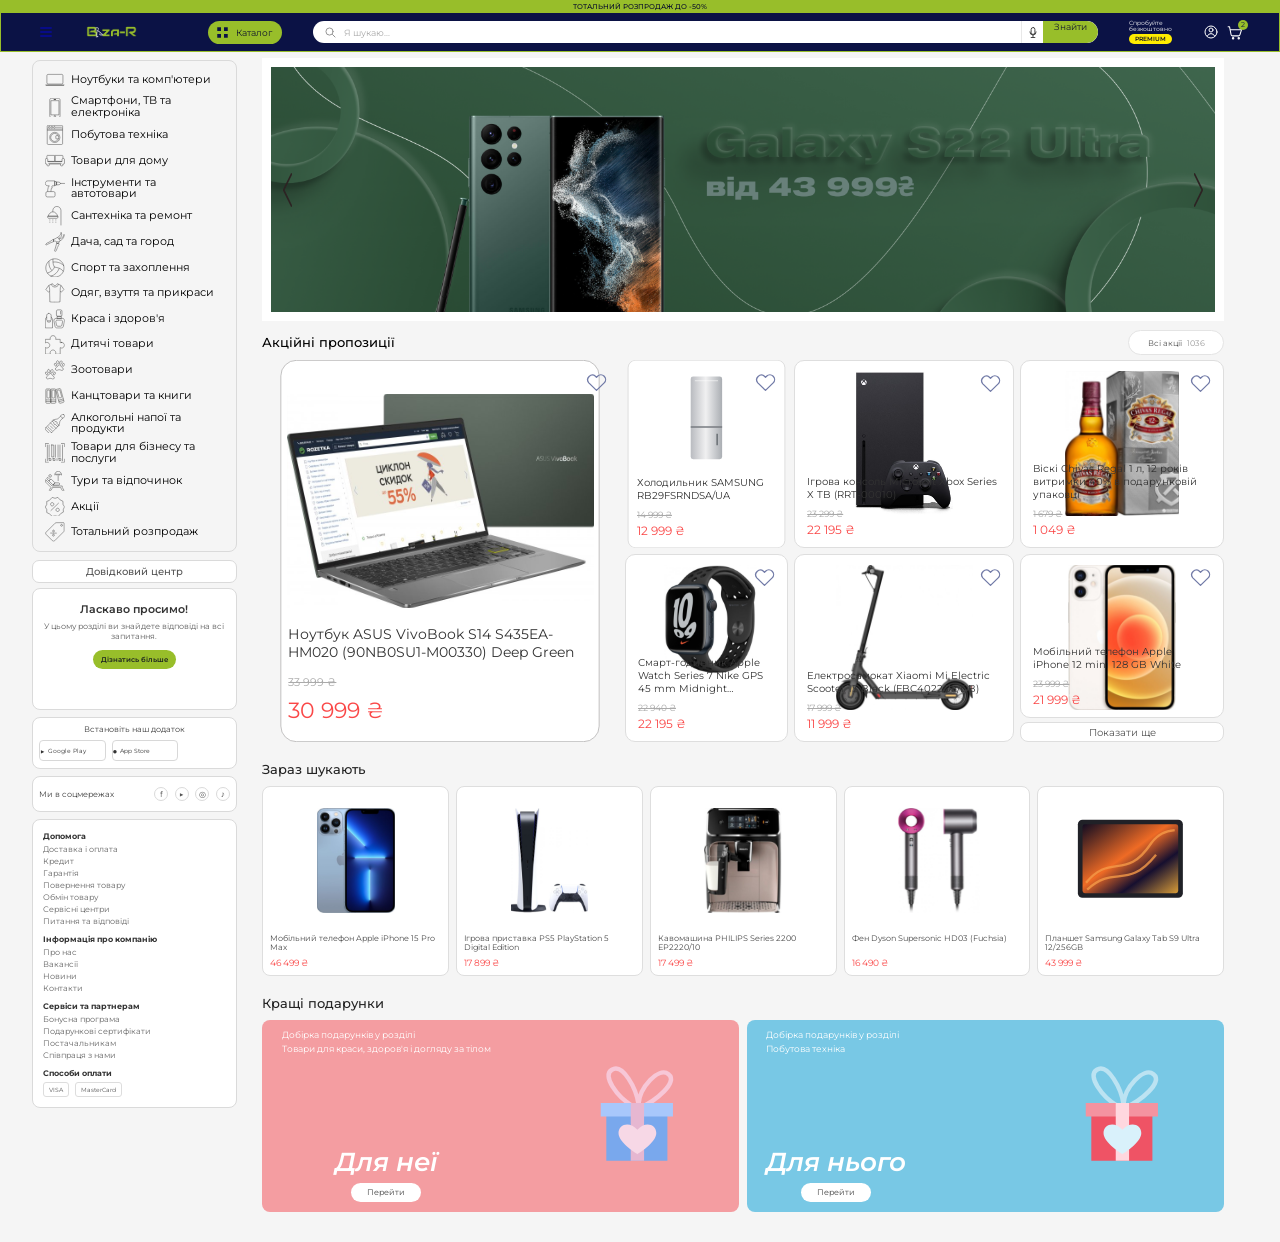
==== commit bcdb03ba: "edit" ====
--- a/new tema/logo 2/index.html
+++ b/new tema/logo 2/index.html
@@ -14,9 +14,9 @@
         <div class="header-action">ТОТАЛЬНИЙ РОЗПРОДАЖ ДО -50%</div>
         <nav class="header-nav" aria-label="Головна навігація">
             <div class="icon-button menu-button" aria-hidden="true">
-                <svg viewBox="0 0 18 16" aria-hidden="true">
+                <a href="regest.html"><svg viewBox="0 0 18 16" aria-hidden="true">
                     <path d="M1 2h16M1 8h16M1 14h16"/>
-                </svg>
+                </svg></a>
             </div>
 
             <div class="brand" aria-label="Baza-R">
@@ -52,13 +52,13 @@
                 <strong>PREMIUM</strong>
             </div>
 
-            <div class="icon-button account-button" aria-hidden="true">
+           <a href="login.html"><div class="icon-button account-button" aria-hidden="true">
                 <svg viewBox="0 0 24 24" aria-hidden="true">
                     <circle cx="12" cy="12" r="9"/>
                     <circle cx="12" cy="9" r="3"/>
                     <path d="M6.5 18a6 6 0 0 1 11 0"/>
                 </svg>
-            </div>
+            </div></a>
 
             <div class="icon-button cart-button" aria-hidden="true">
                 <svg viewBox="0 0 24 24" aria-hidden="true">
@@ -655,3 +655,4 @@
 </body>
 </html>
 
+
--- a/new tema/logo 2/site.css
+++ b/new tema/logo 2/site.css
@@ -869,118 +869,145 @@
     flex: 0 0 auto;
 }
 
-@media (max-width: 900px) {
-    .trending-section {
-        margin-top: 22px;
-    }
-
-    .gift-section {
-        margin-top: 19px;
-    }
-
-    .trending-section > h2,
-    .gift-section > h2 {
-        margin-bottom: 3px;
+
+/* Базовые стили (десктоп) */
+.gift-banner,
+.about-card {
+  display: flex;
+  align-items: center;
+  gap: 20px;
+}
+
+@media (max-width: 768px) {
+    .header-nav {
+        height: auto;
+        flex-wrap: wrap;
+        gap: 8px 10px;
+        padding: 8px 12px;
+    }
+
+    .brand {
+        margin-right: auto;
+    }
+
+    .brand img {
+        width: 54px;
+    }
+
+    .premium-button {
+        display: none;
+    }
+
+    .account-button,
+    .cart-button {
+        margin-left: 0;
+    }
+
+    .catalog-button {
+        order: 4;
+        height: 28px;
+        font-size: 11px;
+    }
+
+    .search {
+        order: 5;
+        flex: 1 1 60%;
+        height: 28px;
+    }
+
+    .main {
+        grid-template-columns: 1fr;
+        padding: 0 12px;
+        gap: 14px;
+    }
+
+    .catalog {
+        flex-direction: row;
+        height: auto;
+        overflow-x: auto;
+        justify-content: flex-start;
+        gap: 8px;
+        padding: 8px;
+        background: #fff;
+    }
+
+    .catalog a {
+        flex: 0 0 auto;
+        padding: 6px 10px;
+        border: 1px solid #eee;
+        border-radius: 6px;
+        background: #f9f9f9;
+    }
+
+    .catalog a svg {
+        width: 18px;
+        height: 18px;
+        flex: 0 0 18px;
+    }
+
+    .catalog a p {
+        font-size: 11px;
+        white-space: nowrap;
     }
 
     .discounts-grid {
-        gap: 4px;
-    }
-
-    .show-more {
-        min-height: 20px;
-    }
-
-    .product-details {
-        padding: 4px 6px 6px;
-    }
-
-    .product-details h3 {
-        font-size: 7px;
-    }
-
-    .old-price {
-        font-size: 6px;
-    }
-
-    .sale-price {
-        font-size: 9px;
-    }
-
-    .product-card-featured .product-details {
-        padding: 7px 10px 10px;
-    }
-
-    .product-card-featured .product-details h3 {
-        font-size: 9px;
-        margin-bottom: 6px;
-    }
-
-    .product-card-featured .old-price {
-        font-size: 7px;
-        margin-bottom: 3px;
-    }
-
-    .product-card-featured .sale-price {
-        font-size: 15px;
-    }
-}
-
-@media (max-width: 700px) {
-    .discounts-grid {
-        grid-template-columns: repeat(3, minmax(0, 1fr));
+        grid-template-columns: repeat(2, 1fr);
         grid-template-rows: auto;
+        gap: 8px;
     }
 
     .product-card-featured {
-        grid-row: span 2;
-    }
-
-    .show-more {
-        grid-column: auto;
+        grid-column: span 2;
+        grid-row: auto;
     }
 
     .trending-grid {
-        grid-template-columns: repeat(3, minmax(0, 1fr));
-    }
-}
-
-@media (max-width: 600px) {
-    .discounts-grid {
-        grid-template-columns: repeat(2, minmax(0, 1fr));
-        grid-template-rows: auto;
-    }
-
-    .product-card-featured {
-        grid-row: span 1;
-    }
-
-    .product-card-featured .product-art {
-        min-height: 145px;
-    }
-
-    .product-card-featured .product-details {
-        padding: 8px 12px 12px;
-    }
-
-    .product-card-featured .product-details h3 {
+        grid-template-columns: repeat(2, 1fr);
+        gap: 8px;
+    }
+
+    .trending-card {
+        height: auto;
+        min-height: 160px;
+    }
+
+    .trending-card p {
         font-size: 11px;
     }
 
-    .product-card-featured .sale-price {
-        font-size: 16px;
-    }
-
-    .show-more {
-        grid-column: auto;
-    }
-
-    .trending-grid,
+    .trending-card .sale-price {
+        font-size: 13px;
+    }
+
     .gift-grid {
-        grid-template-columns: repeat(2, minmax(0, 1fr));
+        grid-template-columns: 1fr;
     }
 
     .gift-banner {
-        min-height: 100px;
-    }
-}
+        flex-direction: column;
+        align-items: center;
+        text-align: center;
+        gap: 12px;
+        padding: 16px;
+    }
+
+    .gift-copy {
+        align-items: center;
+    }
+
+    .gift-art {
+        width: 60%;
+        max-height: 140px;
+    }
+
+    .about-card {
+        flex-direction: column;
+        align-items: flex-start;
+        gap: 8px;
+        padding: 10px;
+    }
+
+    .about-card p {
+        font-size: 11px;
+    }
+}
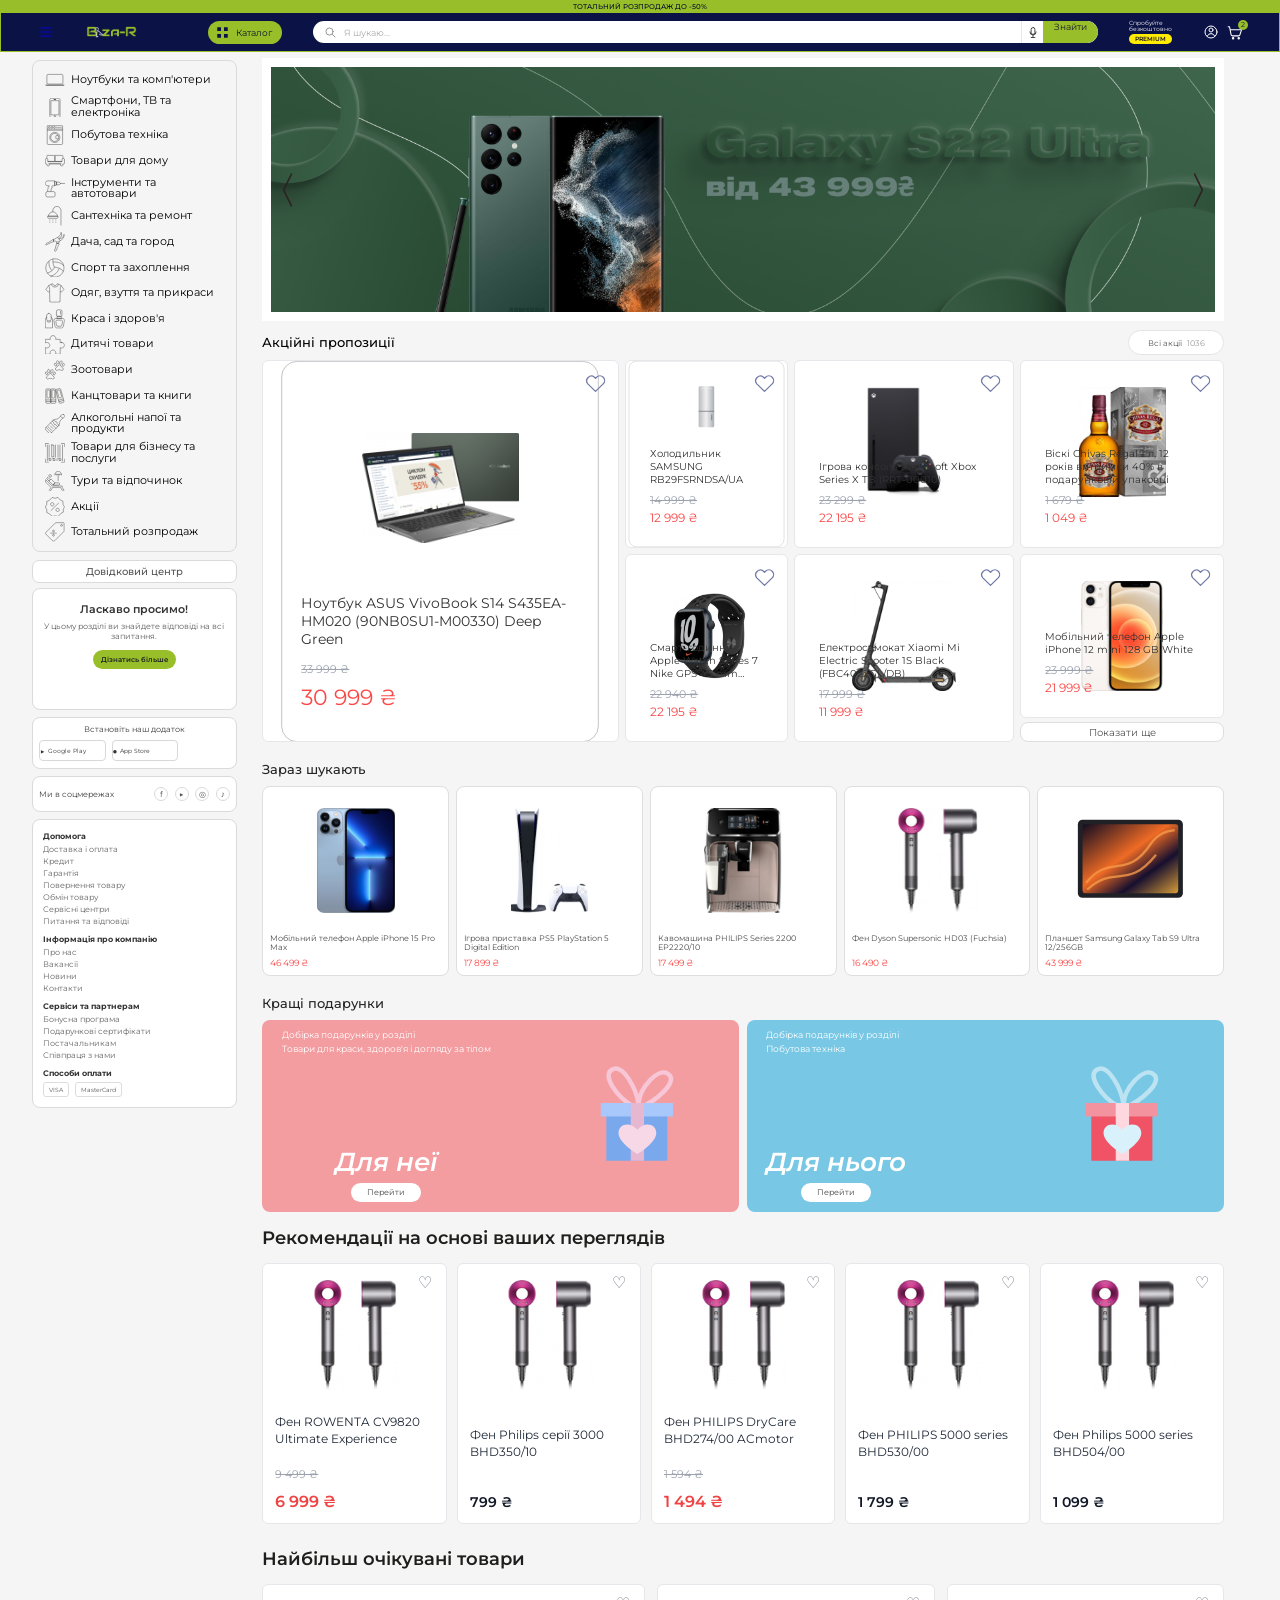
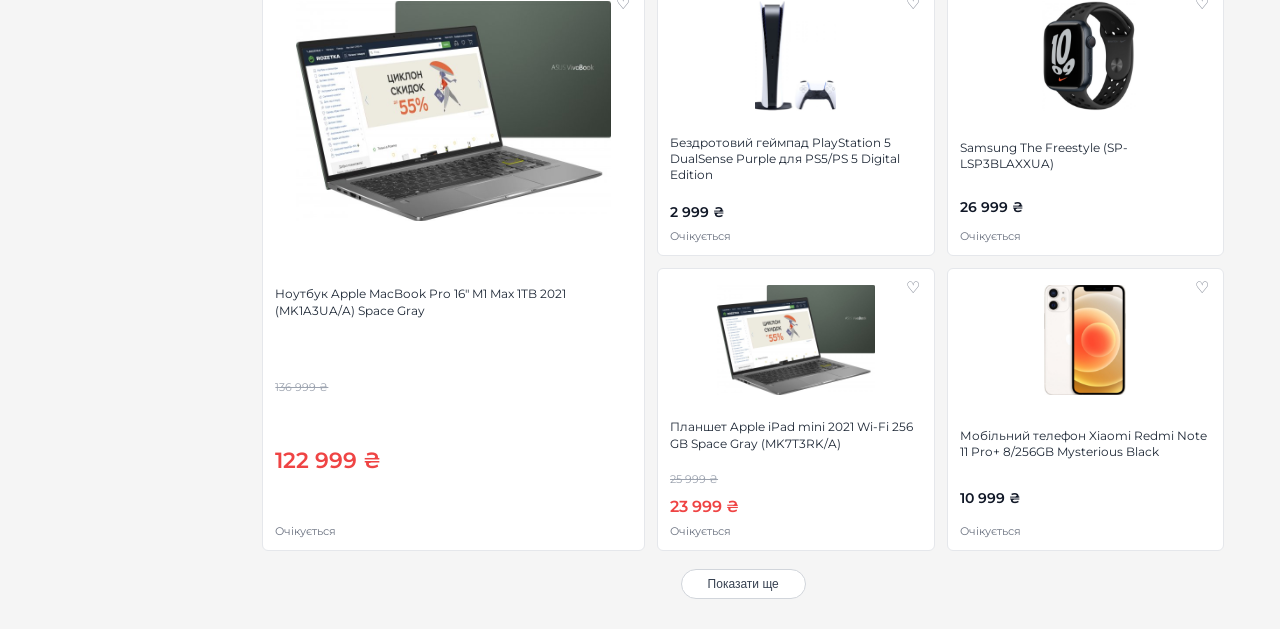
==== commit b59c86ab: "edit" ====
--- a/new tema/logo 2/index.html
+++ b/new tema/logo 2/index.html
@@ -644,7 +644,102 @@
         </article>
     </div>
 </section>
-
+<section class="recommendations-section" aria-labelledby="rec-title">
+  <h2 class="section-title" id="rec-title">Рекомендації на основі ваших переглядів</h2>
+
+  <div class="rec-grid">
+    <article class="product-card">
+      <button type="button" class="wishlist-btn" aria-label="В обране">♡</button>
+      <img src="hair-styler.svg" alt="Фен ROWENTA CV9820">
+      <h3 class="product-title">Фен ROWENTA CV9820 Ultimate Experience</h3>
+      <div class="old-price">9 499 ₴</div>
+      <div class="current-price is-sale">6 999 ₴</div>
+    </article>
+
+    <article class="product-card">
+      <button type="button" class="wishlist-btn" aria-label="В обране">♡</button>
+      <img src="hair-styler.svg" alt="Фен Philips серії 3000">
+      <h3 class="product-title">Фен Philips серії 3000 BHD350/10</h3>
+      <div class="current-price">799 ₴</div>
+    </article>
+
+    <article class="product-card">
+      <button type="button" class="wishlist-btn" aria-label="В обране">♡</button>
+      <img src="hair-styler.svg" alt="Фен PHILIPS DryCare BHD274/00">
+      <h3 class="product-title">Фен PHILIPS DryCare BHD274/00 ACmotor</h3>
+      <div class="old-price">1 594 ₴</div>
+      <div class="current-price is-sale">1 494 ₴</div>
+    </article>
+
+    <article class="product-card">
+      <button type="button" class="wishlist-btn" aria-label="В обране">♡</button>
+      <img src="hair-styler.svg" alt="Фен PHILIPS 5000 series BHD530/00">
+      <h3 class="product-title">Фен PHILIPS 5000 series BHD530/00</h3>
+      <div class="current-price">1 799 ₴</div>
+    </article>
+
+    <article class="product-card">
+      <button type="button" class="wishlist-btn" aria-label="В обране">♡</button>
+      <img src="hair-styler.svg" alt="Фен Philips 5000 series BHD504/00">
+      <h3 class="product-title">Фен Philips 5000 series BHD504/00</h3>
+      <div class="current-price">1 099 ₴</div>
+    </article>
+  </div>
+</section>
+
+<section class="expected-section" aria-labelledby="expected-title">
+  <h2 class="section-title" id="expected-title">Найбільш очікувані товари</h2>
+
+  <div class="expected-layout">
+    <article class="product-card product-card--large">
+      <button type="button" class="wishlist-btn" aria-label="В обране">♡</button>
+      <img src="laptop.svg" alt="Ноутбук Apple MacBook Pro 16">
+      <h3 class="product-title">Ноутбук Apple MacBook Pro 16" M1 Max 1TB 2021 (MK1A3UA/A) Space Gray</h3>
+      <div class="old-price">136 999 ₴</div>
+      <div class="current-price is-sale">122 999 ₴</div>
+      <div class="stock-status">Очікується</div>
+    </article>
+
+    <div class="expected-small-grid">
+      <article class="product-card">
+        <button type="button" class="wishlist-btn" aria-label="В обране">♡</button>
+        <img src="playstation.svg" alt="Геймпад PlayStation 5 DualSense Purple">
+        <h3 class="product-title">Бездротовий геймпад PlayStation 5 DualSense Purple для PS5/PS 5 Digital Edition</h3>
+        <div class="current-price">2 999 ₴</div>
+        <div class="stock-status">Очікується</div>
+      </article>
+
+      <article class="product-card">
+        <button type="button" class="wishlist-btn" aria-label="В обране">♡</button>
+        <img src="watch.svg" alt="Samsung The Freestyle">
+        <h3 class="product-title">Samsung The Freestyle (SP-LSP3BLAXXUA)</h3>
+        <div class="current-price">26 999 ₴</div>
+        <div class="stock-status">Очікується</div>
+      </article>
+
+      <article class="product-card">
+        <button type="button" class="wishlist-btn" aria-label="В обране">♡</button>
+        <img src="laptop.svg" alt="Планшет Apple iPad mini 2021">
+        <h3 class="product-title">Планшет Apple iPad mini 2021 Wi-Fi 256 GB Space Gray (MK7T3RK/A)</h3>
+        <div class="old-price">25 999 ₴</div>
+        <div class="current-price is-sale">23 999 ₴</div>
+        <div class="stock-status">Очікується</div>
+      </article>
+
+      <article class="product-card">
+        <button type="button" class="wishlist-btn" aria-label="В обране">♡</button>
+        <img src="iphone.svg" alt="Xiaomi Redmi Note 11 Pro">
+        <h3 class="product-title">Мобільний телефон Xiaomi Redmi Note 11 Pro+ 8/256GB Mysterious Black</h3>
+        <div class="current-price">10 999 ₴</div>
+        <div class="stock-status">Очікується</div>
+      </article>
+    </div>
+  </div>
+
+  <div class="load-more-wrap">
+    <button type="button" class="load-more-btn">Показати ще</button>
+  </div>
+</section>
 </section>
 </main>
 
--- a/new tema/logo 2/site.css
+++ b/new tema/logo 2/site.css
@@ -1010,4 +1010,124 @@
     .about-card p {
         font-size: 11px;
     }
+}
+
+.section-title {
+  font-size: 18px;
+  font-weight: 600;
+  color: #1e1e1c;
+  margin-bottom: 14px;
+}
+
+.rec-grid {
+  display: grid;
+  grid-template-columns: repeat(5, 1fr);
+  gap: 10px;
+  margin-bottom: 24px;
+}
+
+.expected-layout {
+  display: grid;
+  grid-template-columns: 1.35fr 2fr;
+  gap: 12px;
+  align-items: stretch;
+}
+
+.expected-small-grid {
+  display: grid;
+  grid-template-columns: repeat(2, 1fr);
+  gap: 12px;
+}
+
+.product-card {
+  position: relative;
+  display: flex;
+  flex-direction: column;
+  justify-content: space-between;
+  gap: 8px;
+  background-color: #ffffff;
+  border: 1px solid #e5e7eb;
+  border-radius: 6px;
+  padding: 12px;
+}
+
+.product-card img {
+  width: 100%;
+  height: 110px;
+  object-fit: contain;
+  margin: 4px auto;
+}
+
+.product-card--large img {
+  height: 220px;
+}
+
+.wishlist-btn {
+  position: absolute;
+  top: 8px;
+  right: 8px;
+  border: none;
+  background: transparent;
+  font-size: 16px;
+  color: #6b7280;
+  cursor: pointer;
+}
+
+.product-title {
+  font-size: 12px;
+  font-weight: 400;
+  line-height: 1.35;
+  color: #1f2937;
+}
+
+.old-price {
+  font-size: 11px;
+  color: #9ca3af;
+  text-decoration: line-through;
+}
+
+.current-price {
+  font-size: 14px;
+  font-weight: 600;
+  color: #111827;
+}
+
+.current-price.is-sale {
+  color: #ef4444;
+  font-size: 16px;
+}
+
+.product-card--large .current-price.is-sale {
+  font-size: 22px;
+}
+
+.stock-status {
+  font-size: 11px;
+  color: #6b7280;
+}
+
+.load-more-wrap {
+  display: flex;
+  justify-content: center;
+  margin-top: 18px;
+}
+
+.load-more-btn {
+  background-color: #ffffff;
+  border: 1px solid #d1d5db;
+  border-radius: 999px;
+  padding: 7px 26px;
+  font-size: 12px;
+  color: #374151;
+  cursor: pointer;
+}
+
+@media (max-width: 900px) {
+  .rec-grid {
+    grid-template-columns: repeat(2, 1fr);
+  }
+  .expected-layout,
+  .expected-small-grid {
+    grid-template-columns: 1fr;
+  }
 }
